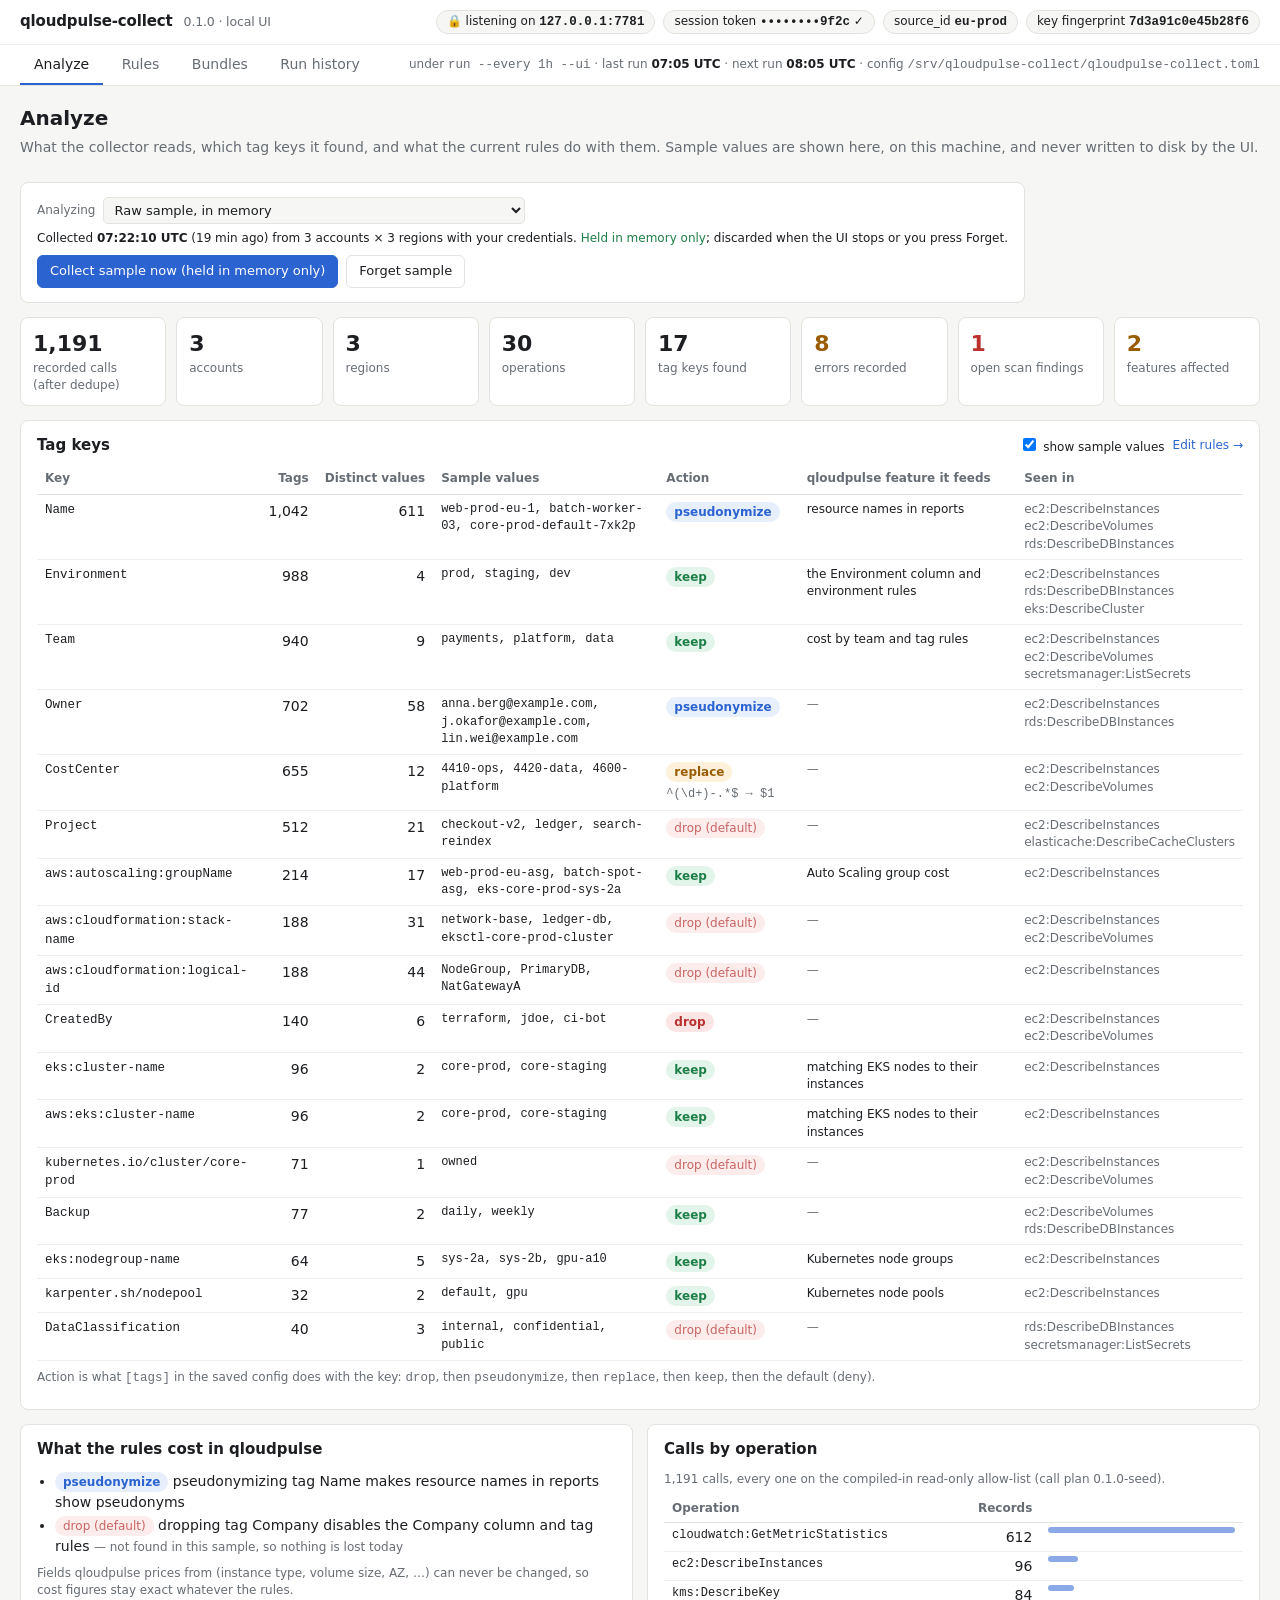
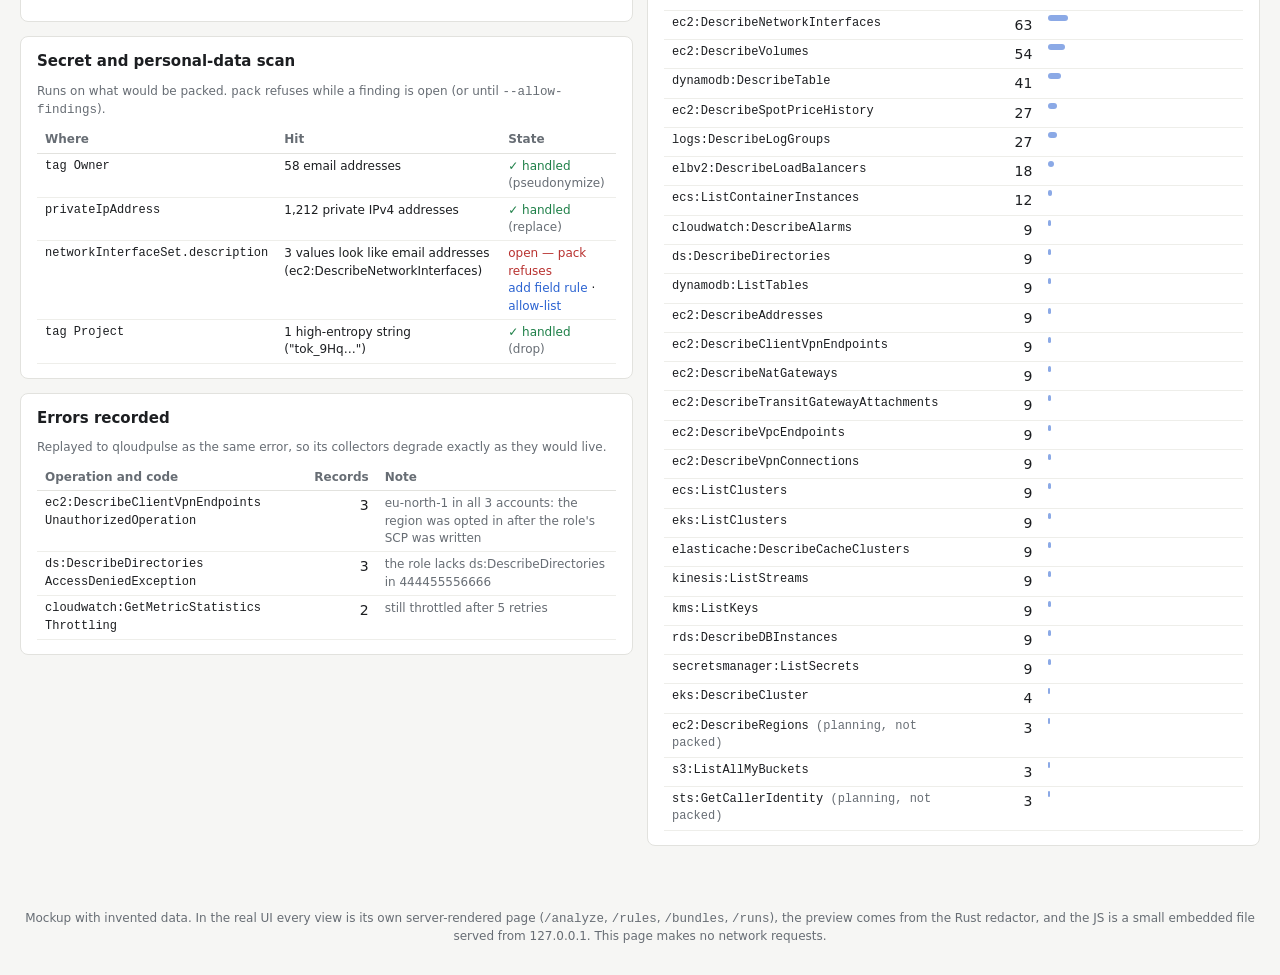
==== collect/ui-mockup/index.html @ 7530247e "collect: clickable mockup of the planned local UI One self-contained page (inline CSS and JS, no net" ====
<!DOCTYPE html>
<html lang="en">
<head>
<meta charset="utf-8">
<meta name="viewport" content="width=device-width, initial-scale=1">
<!-- The mockup holds itself to the real UI's promise: nothing loads from anywhere, nothing is fetched. -->
<meta http-equiv="Content-Security-Policy" content="default-src 'none'; style-src 'unsafe-inline'; script-src 'unsafe-inline'; img-src data:; connect-src 'none'; form-action 'none'; base-uri 'none'">
<title>qloudpulse-collect · local UI (mockup)</title>
<style>
:root {
  --bg: #f6f6f4; --panel: #ffffff; --fg: #1c1e21; --muted: #676d74; --line: #e2e2de; --line2: #eeeeea;
  --accent: #2b63d1; --accent-bg: #e8effc; --ok: #1d7f47; --ok-bg: #e3f4ea; --warn: #9a5c00; --warn-bg: #fdf1dc;
  --bad: #b8312f; --bad-bg: #fbe6e5; --code: #f3f3ef; --chg: #fff1c9; --drop: #fbe3e2; --add: #e3f4ea;
  --mono: ui-monospace, "SF Mono", SFMono-Regular, Menlo, Consolas, monospace;
}
@media (prefers-color-scheme: dark) {
  :root {
    --bg: #15171a; --panel: #1d2024; --fg: #e5e5e2; --muted: #9aa0a7; --line: #2f3338; --line2: #262a2f;
    --accent: #7ba5ff; --accent-bg: #1f2a40; --ok: #5cc98a; --ok-bg: #18301f; --warn: #e6a94a; --warn-bg: #352a14;
    --bad: #ff8380; --bad-bg: #3a1d1d; --code: #181b1e; --chg: #3a3016; --drop: #3d2023; --add: #18301f;
  }
}
* { box-sizing: border-box; }
html, body { margin: 0; background: var(--bg); color: var(--fg); font: 14px/1.45 system-ui, -apple-system, "Segoe UI", sans-serif; }
a { color: var(--accent); text-decoration: none; }
a:hover { text-decoration: underline; }
code, pre, .mono { font-family: var(--mono); font-size: 12.5px; }
h1 { font-size: 20px; margin: 0 0 4px; }
h2 { font-size: 15px; margin: 0 0 10px; }
h3 { font-size: 13px; margin: 14px 0 6px; text-transform: uppercase; letter-spacing: .04em; color: var(--muted); }
p { margin: 0 0 8px; }
.muted { color: var(--muted); }
.small { font-size: 12px; }

header.top { background: var(--panel); border-bottom: 1px solid var(--line); }
.top .row1 { display: flex; align-items: center; gap: 14px; padding: 10px 20px; flex-wrap: wrap; }
.brand { font-weight: 650; font-size: 15px; letter-spacing: -.01em; }
.brand small { font-weight: 400; color: var(--muted); margin-left: 6px; }
.chips { display: flex; gap: 8px; flex-wrap: wrap; margin-left: auto; }
.chip { border: 1px solid var(--line); border-radius: 999px; padding: 2px 10px; font-size: 12px; white-space: nowrap; background: var(--bg); }
.chip b { font-weight: 600; }
.chip.lock::before { content: "🔒 "; }
.top .row2 { display: flex; align-items: stretch; padding: 0 20px; gap: 2px; border-top: 1px solid var(--line2); flex-wrap: wrap; }
nav a { display: inline-block; padding: 9px 14px; color: var(--muted); border-bottom: 2px solid transparent; font-weight: 500; }
nav a:hover { color: var(--fg); text-decoration: none; }
nav a.on { color: var(--fg); border-bottom-color: var(--accent); }
.runstate { margin-left: auto; align-self: center; font-size: 12px; color: var(--muted); }
.runstate b { color: var(--fg); }

main { padding: 18px 20px 40px; max-width: 1560px; margin: 0 auto; }
section.view { display: none; }
section.view.on { display: block; }
.panel { background: var(--panel); border: 1px solid var(--line); border-radius: 8px; padding: 14px 16px; margin-bottom: 14px; }
.grid2 { display: grid; grid-template-columns: minmax(0, 1fr) minmax(0, 1fr); gap: 14px; }
.grid-rules { display: grid; grid-template-columns: minmax(0, 0.85fr) minmax(0, 1.15fr); gap: 14px; align-items: start; }
@media (max-width: 1000px) { .grid2, .grid-rules { grid-template-columns: 1fr; } }
.headline { display: flex; align-items: flex-start; gap: 16px; flex-wrap: wrap; margin-bottom: 14px; }
.headline .grow { flex: 1; min-width: 260px; }

.cards { display: grid; grid-template-columns: repeat(auto-fill, minmax(140px, 1fr)); gap: 10px; margin-bottom: 14px; }
.card { background: var(--panel); border: 1px solid var(--line); border-radius: 8px; padding: 10px 12px; }
.card .n { font-size: 22px; font-weight: 600; font-variant-numeric: tabular-nums; }
.card .l { font-size: 12px; color: var(--muted); }
.card.warn .n { color: var(--warn); }
.card.bad .n { color: var(--bad); }

table { border-collapse: collapse; width: 100%; }
th, td { text-align: left; padding: 6px 8px; border-bottom: 1px solid var(--line2); vertical-align: top; }
th { font-size: 12px; color: var(--muted); font-weight: 600; border-bottom-color: var(--line); white-space: nowrap; }
td.num, th.num { text-align: right; font-variant-numeric: tabular-nums; }
tr.click { cursor: pointer; }
tr.click:hover td { background: var(--accent-bg); }
tr.sel td { background: var(--accent-bg); }
.scroll { overflow-x: auto; }

.pill { display: inline-block; padding: 0 8px; border-radius: 999px; font-size: 12px; font-weight: 600; line-height: 20px; white-space: nowrap; }
.p-keep { background: var(--ok-bg); color: var(--ok); }
.p-drop { background: var(--bad-bg); color: var(--bad); }
.p-pseudonymize { background: var(--accent-bg); color: var(--accent); }
.p-replace { background: var(--warn-bg); color: var(--warn); }
.p-default { opacity: .75; font-weight: 500; }
.ok { color: var(--ok); } .bad { color: var(--bad); } .warn { color: var(--warn); }
.st { font-weight: 600; white-space: nowrap; }

button, .btn { font: inherit; font-size: 13px; padding: 6px 12px; border-radius: 6px; border: 1px solid var(--line); background: var(--panel); color: var(--fg); cursor: pointer; }
button:hover { border-color: var(--muted); }
button.primary { background: var(--accent); border-color: var(--accent); color: #fff; }
button.primary:hover { filter: brightness(1.08); }
button:disabled { opacity: .5; cursor: not-allowed; }
button.link { border: none; background: none; color: var(--accent); padding: 0; }
input[type=text], select { font: inherit; font-size: 13px; padding: 4px 6px; border: 1px solid var(--line); border-radius: 5px; background: var(--bg); color: var(--fg); }
input[type=text].mono { font-family: var(--mono); font-size: 12.5px; }
input.err { border-color: var(--bad); }

.note { border-left: 3px solid var(--line); padding: 6px 10px; background: var(--bg); border-radius: 0 6px 6px 0; margin: 8px 0; font-size: 13px; }
.note.info { border-left-color: var(--accent); }
.note.warn { border-left-color: var(--warn); background: var(--warn-bg); }
.note.bad { border-left-color: var(--bad); background: var(--bad-bg); }
.note.ok { border-left-color: var(--ok); background: var(--ok-bg); }
ul.plain { margin: 0; padding-left: 18px; }
ul.plain li { margin: 3px 0; }

.bar { height: 6px; background: var(--accent); border-radius: 3px; opacity: .55; min-width: 2px; }
.kv { display: grid; grid-template-columns: max-content 1fr; gap: 4px 14px; font-size: 13px; }
.kv dt { color: var(--muted); }
.kv dd { margin: 0; word-break: break-all; }

/* side-by-side preview */
.sbs { width: 100%; table-layout: fixed; border-collapse: collapse; font-family: var(--mono); font-size: 12px; }
.sbs td { border: none; padding: 0 8px; white-space: pre-wrap; word-break: break-all; line-height: 17px; width: 50%; font-size: 11.5px; }
.sbs td.l { border-right: 1px solid var(--line); }
.sbs th { font-family: system-ui, sans-serif; position: sticky; top: 0; background: var(--panel); }
.sbs tr.chg td.r { background: var(--chg); }
.sbs tr.chg td.l { background: color-mix(in srgb, var(--chg) 45%, transparent); }
.sbs tr.drop td.l { background: var(--drop); text-decoration: line-through; text-decoration-color: color-mix(in srgb, var(--bad) 60%, transparent); }
.sbs tr.drop td.r { background: repeating-linear-gradient(135deg, transparent 0 6px, var(--line2) 6px 8px); }
.preview-box { max-height: 560px; overflow: auto; border: 1px solid var(--line); border-radius: 6px; background: var(--code); }

pre.code { background: var(--code); border: 1px solid var(--line); border-radius: 6px; padding: 10px 12px; overflow: auto; margin: 0; max-height: 520px; }
pre.code .add { background: var(--add); display: inline-block; width: 100%; }
pre.code .cm { color: var(--muted); }
.legend span { display: inline-block; margin-right: 12px; font-size: 12px; }
.sw { display: inline-block; width: 10px; height: 10px; border-radius: 2px; vertical-align: -1px; margin-right: 4px; border: 1px solid var(--line); }

.rule-row td { vertical-align: middle; }
.errtext { color: var(--bad); font-size: 12px; }
.dirty { color: var(--warn); font-weight: 600; font-size: 12px; }
.tabs { display: flex; gap: 6px; margin-bottom: 10px; flex-wrap: wrap; }
.tabs button.on { background: var(--accent-bg); border-color: var(--accent); color: var(--accent); }
.toolbar { display: flex; gap: 8px; align-items: center; flex-wrap: wrap; }
.spacer { flex: 1; }
.spinner { display: inline-block; width: 12px; height: 12px; border: 2px solid var(--line); border-top-color: var(--accent); border-radius: 50%; animation: spin .8s linear infinite; vertical-align: -2px; }
@keyframes spin { to { transform: rotate(360deg); } }
footer { color: var(--muted); font-size: 12px; text-align: center; padding: 10px 20px 30px; }
.hidden { display: none !important; }
.tight td, .tight th { padding: 4px 8px; }
.deliv { display: inline-flex; gap: 4px; flex-wrap: nowrap; }
.dv { font-size: 11.5px; padding: 0 6px; border-radius: 4px; line-height: 19px; border: 1px solid var(--line); white-space: nowrap; }
.dv.ok { background: var(--ok-bg); border-color: transparent; }
.dv.bad { background: var(--bad-bg); border-color: transparent; }
.dv.off { opacity: .5; }
</style>
</head>
<body>

<header class="top">
  <div class="row1">
    <div class="brand">qloudpulse-collect <small>0.1.0 · local UI</small></div>
    <div class="chips">
      <span class="chip lock" title="The UI binds 127.0.0.1 only. The Host header is checked against DNS rebinding.">listening on <b class="mono">127.0.0.1:7781</b></span>
      <span class="chip" title="The token printed at startup. Without it every page answers 401.">session token <b class="mono">••••••••9f2c</b> ✓</span>
      <span class="chip" title="source_id in the config: names this client among several a company may run.">source_id <b class="mono">eu-prod</b></span>
      <span class="chip" title="An HMAC of a fixed string. Names the pseudonym key without revealing it; a new key changes every pseudonym.">key fingerprint <b class="mono">7d3a91c0e45b28f6</b></span>
    </div>
  </div>
  <div class="row2">
    <nav id="nav">
      <a href="#analyze" data-v="analyze">Analyze</a>
      <a href="#rules" data-v="rules">Rules <span id="navDirty" class="dirty hidden">●</span></a>
      <a href="#bundles" data-v="bundles">Bundles</a>
      <a href="#runs" data-v="runs">Run history</a>
    </nav>
    <div class="runstate">under <code>run --every 1h --ui</code> · last run <b>07:05 UTC</b> · next run <b>08:05 UTC</b> · config <code>/srv/qloudpulse-collect/qloudpulse-collect.toml</code></div>
  </div>
</header>

<main>

<!-- ============================ ANALYZE ============================ -->
<section class="view" id="v-analyze">
  <div class="headline">
    <div class="grow">
      <h1>Analyze</h1>
      <p class="muted">What the collector reads, which tag keys it found, and what the current rules do with them. Sample values are shown here, on this machine, and never written to disk by the UI.</p>
    </div>
    <div class="panel" style="margin:0; min-width: 380px;">
      <div class="toolbar" style="margin-bottom:6px;">
        <label class="small muted" for="srcSel">Analyzing</label>
        <select id="srcSel">
          <option value="sample">Raw sample, in memory</option>
          <option value="bundle">Bundle qloudpulse-eu-prod-20261121T0600Z.tgz (as it left)</option>
        </select>
      </div>
      <div id="sampleState" class="small"></div>
      <div class="toolbar" style="margin-top:8px;">
        <button class="primary" id="collectBtn">Collect sample now (held in memory only)</button>
        <button id="forgetBtn">Forget sample</button>
      </div>
    </div>
  </div>

  <div class="cards" id="sumCards"></div>

  <div class="panel">
    <div class="toolbar" style="margin-bottom:8px;">
      <h2 style="margin:0;">Tag keys</h2>
      <span class="spacer"></span>
      <label class="small"><input type="checkbox" id="showValues" checked> show sample values</label>
      <a class="small" href="#rules">Edit rules →</a>
    </div>
    <div class="scroll"><table id="tagTable"></table></div>
    <p class="small muted" style="margin-top:8px;">Action is what <code>[tags]</code> in the saved config does with the key: <code>drop</code>, then <code>pseudonymize</code>, then <code>replace</code>, then <code>keep</code>, then the default (<span id="defaultWord">deny</span>).</p>
  </div>

  <div class="grid2">
    <div>
      <div class="panel">
        <h2>What the rules cost in qloudpulse</h2>
        <div id="impact"></div>
      </div>
      <div class="panel">
        <h2>Secret and personal-data scan</h2>
        <p class="small muted">Runs on what would be packed. <code>pack</code> refuses while a finding is open (or until <code>--allow-findings</code>).</p>
        <table class="tight" id="scanTable"></table>
      </div>
      <div class="panel">
        <h2>Errors recorded</h2>
        <p class="small muted">Replayed to qloudpulse as the same error, so its collectors degrade exactly as they would live.</p>
        <table class="tight" id="errTable"></table>
      </div>
    </div>
    <div class="panel">
      <h2>Calls by operation</h2>
      <p class="small muted" id="opsNote"></p>
      <table class="tight" id="opsTable"></table>
    </div>
  </div>
</section>

<!-- ============================ RULES ============================ -->
<section class="view" id="v-rules">
  <div class="headline">
    <div class="grow">
      <h1>Rules</h1>
      <p class="muted">Edits <code>[tags]</code> and <code>[[fields]]</code> in the config. Saving goes through the same validation as the CLI and writes with <code>toml_edit</code>, so comments and the rest of the file stay as they are. Under <code>run</code>, a saved change takes effect at the next cycle.</p>
    </div>
    <div class="toolbar">
      <span id="dirtyNote" class="dirty hidden">unsaved changes</span>
      <button id="revertBtn">Revert</button>
      <button class="primary" id="saveBtn">Save to config</button>
    </div>
  </div>
  <div id="saveMsg"></div>

  <div class="grid-rules">
    <div>
      <div class="panel">
        <div class="toolbar" style="margin-bottom:6px;">
          <h2 style="margin:0;">[tags]</h2>
          <span class="spacer"></span>
          <span class="small muted">A tag no rule names is</span>
          <label class="small"><input type="radio" name="tdef" value="deny"> dropped (<code>deny</code>)</label>
          <label class="small"><input type="radio" name="tdef" value="allow"> kept (<code>allow</code>)</label>
        </div>
        <div class="scroll"><table id="ruleTags"></table></div>
        <div class="toolbar" style="margin-top:8px;">
          <input type="text" class="mono" id="newTagKey" placeholder="tag key, e.g. Department" style="width: 220px;">
          <button id="addTagBtn">Add key</button>
          <span class="small muted">Keys found in the sample are listed already.</span>
        </div>
      </div>

      <div class="panel">
        <div class="toolbar" style="margin-bottom:6px;">
          <h2 style="margin:0;">[[fields]]</h2>
          <span class="spacer"></span>
          <button id="addFieldBtn">Add field rule</button>
        </div>
        <p class="small muted">A path is field names separated by dots, matched against the <em>end</em> of a field's path in the answer, with the list wrappers <code>item</code>/<code>member</code> left out: <code>instancesSet.privateDnsName</code>, or just <code>privateDnsName</code> for every one.</p>
        <table id="ruleFields"></table>
        <datalist id="fieldNames"></datalist>
        <p class="small muted" style="margin-top:8px;">Fields qloudpulse prices from cannot be changed: <span class="mono" id="reqList"></span>. <button class="link small" id="tryPriced">Try a rule on instancesSet.instanceType</button></p>
      </div>

      <div class="panel">
        <div class="toolbar" style="margin-bottom:6px;">
          <h2 style="margin:0;">What will be saved</h2>
          <span class="spacer"></span>
          <span class="legend"><span><i class="sw" style="background:var(--add)"></i>changed since saved</span></span>
        </div>
        <p class="small muted">Only the two sections this page edits. File loaded at 07:19 UTC, sha256 <code>3e1f9a0c…</code>; saving refuses if the file changed on disk since then.</p>
        <pre class="code" id="tomlOut"></pre>
      </div>
    </div>

    <div style="position: sticky; top: 10px;">
      <div class="panel">
        <div class="toolbar" style="margin-bottom:6px;">
          <h2 style="margin:0;">Preview: one recorded answer</h2>
          <span class="spacer"></span>
          <select id="recSel">
            <option value="ec2">ec2:DescribeInstances · 111122223333 · eu-west-1 · page 1</option>
          </select>
        </div>
        <p class="small muted">Left: the raw answer from AWS (in memory). Right: the same answer with the rules on this page, unsaved ones included. Redaction works on the parsed body and writes it back in the same format.</p>
        <div class="legend" style="margin-bottom:6px;"><span><i class="sw" style="background:var(--chg)"></i>changed</span><span><i class="sw" style="background:var(--drop)"></i>removed</span><span class="muted">pseudonyms: <code>p_</code> + 16 hex, HMAC with key 7d3a91c0e45b28f6</span></div>
        <div class="preview-box"><table class="sbs" id="sbs"></table></div>
        <div id="recStats" class="small" style="margin-top:8px;"></div>
      </div>
    </div>
  </div>
</section>

<!-- ============================ BUNDLES ============================ -->
<section class="view" id="v-bundles">
  <div class="headline">
    <div class="grow">
      <h1>Bundles</h1>
      <p class="muted">Every <code>.tgz</code> in <code>/srv/qloudpulse-collect/bundles</code>, newest first, and which delivery target has it. A bundle stays until every configured target has it; retention (168 bundles) never deletes an undelivered one.</p>
    </div>
    <div class="panel small" style="margin:0;">
      <b>Delivery targets</b>
      <ul class="plain">
        <li><code>s3</code> → <code>s3://example-finops-exports/qloudpulse/</code> (eu-west-1, SSE-KMS <code>alias/finops-exports</code>)</li>
        <li><code>qloudpulse</code> → <code>https://api.qloudpulse.com/v1/collection-bundles</code>, token from <code>QLOUDPULSE_UPLOAD_TOKEN</code></li>
        <li><code>command</code> → <code>/usr/local/bin/archive-bundle {bundle}</code></li>
      </ul>
    </div>
  </div>
  <div class="panel">
    <div class="scroll"><table id="bundleTable"></table></div>
  </div>
  <div id="bundleDetail"></div>
</section>

<!-- ============================ RUNS ============================ -->
<section class="view" id="v-runs">
  <div class="headline">
    <div class="grow">
      <h1>Run history</h1>
      <p class="muted">Each cycle of <code>run --every 1h</code>: collect the hour that just ended, pack, deliver everything pending, prune. Runs start 5 minutes past the hour (<code>[run] minute = 5</code>) so the hour is complete.</p>
    </div>
    <div class="cards" style="margin:0; grid-template-columns: repeat(3, minmax(140px, 1fr));">
      <div class="card"><div class="l">Next run</div><div class="n">08:05</div><div class="l">UTC · window 07:00–08:00</div></div>
      <div class="card"><div class="l">Running since</div><div class="n" style="font-size:16px; padding-top:5px;">18 Nov 14:05</div><div class="l">UTC · 66 cycles</div></div>
      <div class="card warn"><div class="l">Pending deliveries</div><div class="n">1</div><div class="l">retried at the next run</div></div>
    </div>
  </div>
  <div class="panel">
    <div class="scroll"><table id="runTable"></table></div>
  </div>
</section>

</main>
<footer>Mockup with invented data. In the real UI every view is its own server-rendered page (<code>/analyze</code>, <code>/rules</code>, <code>/bundles</code>, <code>/runs</code>), the preview comes from the Rust redactor, and the JS is a small embedded file served from 127.0.0.1. This page makes no network requests.</footer>

<script>
"use strict";
// ---------------------------------------------------------------- reference data (mirrors collect/src/config.rs)
const FEATURE_TAGS = {
  "Name": "resource names in reports",
  "Environment": "the Environment column and environment rules",
  "Team": "cost by team and tag rules",
  "Company": "the Company column and tag rules",
  "eks:cluster-name": "matching EKS nodes to their instances",
  "aws:eks:cluster-name": "matching EKS nodes to their instances",
  "karpenter.sh/nodepool": "Kubernetes node pools",
  "eks:nodegroup-name": "Kubernetes node groups",
  "aws:autoscaling:groupName": "Auto Scaling group cost",
};
const REQUIRED_FIELDS = ["instanceType","InstanceType","platformDetails","instanceLifecycle","volumeType","size","iops","throughput","DBInstanceClass","Engine","AllocatedStorage","StorageType","MultiAZ","CacheNodeType","NumCacheNodes","spotPrice","availabilityZone","AvailabilityZone","BillingMode","ProvisionedThroughput","TableSizeBytes"];

// ---------------------------------------------------------------- the in-memory sample (invented)
const SAMPLE_TAGS = [
  { key: "Name", count: 1042, distinct: 611, samples: ["web-prod-eu-1", "batch-worker-03", "core-prod-default-7xk2p"], ops: ["ec2:DescribeInstances", "ec2:DescribeVolumes", "rds:DescribeDBInstances"] },
  { key: "Environment", count: 988, distinct: 4, samples: ["prod", "staging", "dev"], ops: ["ec2:DescribeInstances", "rds:DescribeDBInstances", "eks:DescribeCluster"] },
  { key: "Team", count: 940, distinct: 9, samples: ["payments", "platform", "data"], ops: ["ec2:DescribeInstances", "ec2:DescribeVolumes", "secretsmanager:ListSecrets"] },
  { key: "Owner", count: 702, distinct: 58, samples: ["anna.berg@example.com", "j.okafor@example.com", "lin.wei@example.com"], ops: ["ec2:DescribeInstances", "rds:DescribeDBInstances"] },
  { key: "CostCenter", count: 655, distinct: 12, samples: ["4410-ops", "4420-data", "4600-platform"], ops: ["ec2:DescribeInstances", "ec2:DescribeVolumes"] },
  { key: "Project", count: 512, distinct: 21, samples: ["checkout-v2", "ledger", "search-reindex"], ops: ["ec2:DescribeInstances", "elasticache:DescribeCacheClusters"] },
  { key: "aws:autoscaling:groupName", count: 214, distinct: 17, samples: ["web-prod-eu-asg", "batch-spot-asg", "eks-core-prod-sys-2a"], ops: ["ec2:DescribeInstances"] },
  { key: "aws:cloudformation:stack-name", count: 188, distinct: 31, samples: ["network-base", "ledger-db", "eksctl-core-prod-cluster"], ops: ["ec2:DescribeInstances", "ec2:DescribeVolumes"] },
  { key: "aws:cloudformation:logical-id", count: 188, distinct: 44, samples: ["NodeGroup", "PrimaryDB", "NatGatewayA"], ops: ["ec2:DescribeInstances"] },
  { key: "CreatedBy", count: 140, distinct: 6, samples: ["terraform", "jdoe", "ci-bot"], ops: ["ec2:DescribeInstances", "ec2:DescribeVolumes"] },
  { key: "eks:cluster-name", count: 96, distinct: 2, samples: ["core-prod", "core-staging"], ops: ["ec2:DescribeInstances"] },
  { key: "aws:eks:cluster-name", count: 96, distinct: 2, samples: ["core-prod", "core-staging"], ops: ["ec2:DescribeInstances"] },
  { key: "kubernetes.io/cluster/core-prod", count: 71, distinct: 1, samples: ["owned"], ops: ["ec2:DescribeInstances", "ec2:DescribeVolumes"] },
  { key: "Backup", count: 77, distinct: 2, samples: ["daily", "weekly"], ops: ["ec2:DescribeVolumes", "rds:DescribeDBInstances"] },
  { key: "eks:nodegroup-name", count: 64, distinct: 5, samples: ["sys-2a", "sys-2b", "gpu-a10"], ops: ["ec2:DescribeInstances"] },
  { key: "karpenter.sh/nodepool", count: 32, distinct: 2, samples: ["default", "gpu"], ops: ["ec2:DescribeInstances"] },
  { key: "DataClassification", count: 40, distinct: 3, samples: ["internal", "confidential", "public"], ops: ["rds:DescribeDBInstances", "secretsmanager:ListSecrets"] },
];
const OPS = [
  ["cloudwatch:GetMetricStatistics", 612], ["ec2:DescribeInstances", 96], ["kms:DescribeKey", 84], ["ec2:DescribeNetworkInterfaces", 63],
  ["ec2:DescribeVolumes", 54], ["dynamodb:DescribeTable", 41], ["ec2:DescribeSpotPriceHistory", 27], ["logs:DescribeLogGroups", 27],
  ["elbv2:DescribeLoadBalancers", 18], ["ecs:ListContainerInstances", 12], ["cloudwatch:DescribeAlarms", 9], ["ds:DescribeDirectories", 9],
  ["dynamodb:ListTables", 9], ["ec2:DescribeAddresses", 9], ["ec2:DescribeClientVpnEndpoints", 9], ["ec2:DescribeNatGateways", 9],
  ["ec2:DescribeTransitGatewayAttachments", 9], ["ec2:DescribeVpcEndpoints", 9], ["ec2:DescribeVpnConnections", 9], ["ecs:ListClusters", 9],
  ["eks:ListClusters", 9], ["elasticache:DescribeCacheClusters", 9], ["kinesis:ListStreams", 9], ["kms:ListKeys", 9],
  ["rds:DescribeDBInstances", 9], ["secretsmanager:ListSecrets", 9], ["eks:DescribeCluster", 4], ["ec2:DescribeRegions", 3],
  ["s3:ListAllMyBuckets", 3], ["sts:GetCallerIdentity", 3],
];
const CLIENT_OPS = ["ec2:DescribeRegions", "sts:GetCallerIdentity"]; // planning calls; never packed
const ERRORS = [
  ["ec2:DescribeClientVpnEndpoints UnauthorizedOperation", 3, "eu-north-1 in all 3 accounts: the region was opted in after the role's SCP was written"],
  ["ds:DescribeDirectories AccessDeniedException", 3, "the role lacks ds:DescribeDirectories in 444455556666"],
  ["cloudwatch:GetMetricStatistics Throttling", 2, "still throttled after 5 retries"],
];
const TOTAL = OPS.reduce((a, o) => a + o[1], 0);
const PACKED = OPS.filter(o => !CLIENT_OPS.includes(o[0])).reduce((a, o) => a + o[1], 0);

// ---------------------------------------------------------------- rules state
const SAVED0 = {
  tags: {
    default: "deny",
    keep: ["Environment", "Team", "eks:cluster-name", "aws:eks:cluster-name", "karpenter.sh/nodepool", "eks:nodegroup-name", "aws:autoscaling:groupName", "Backup"],
    drop: ["CreatedBy"],
    pseudonymize: ["Name", "Owner"],
    replace: [{ key: "CostCenter", pattern: "^(\\d+)-.*$", with: "$1" }],
  },
  fields: [
    { path: "privateDnsName", action: "pseudonymize", pattern: "", with: "" },
    { path: "keyName", action: "drop", pattern: "", with: "" },
    { path: "privateIpAddress", action: "replace", pattern: "^(\\d+\\.\\d+)\\..*$", with: "$1.x.x" },
  ],
};
const clone = o => JSON.parse(JSON.stringify(o));
let saved = clone(SAVED0);
let st = clone(SAVED0);

// ---------------------------------------------------------------- helpers
const $ = id => document.getElementById(id);
const esc = s => String(s).replace(/[&<>"]/g, c => ({ "&": "&amp;", "<": "&lt;", ">": "&gt;", '"': "&quot;" }[c]));
const fmt = n => n.toLocaleString("en-US");
function h32(str, seed) {
  let h = seed >>> 0;
  for (let i = 0; i < str.length; i++) { h = Math.imul(h ^ str.charCodeAt(i), 2654435761); h = (h << 13) | (h >>> 19); }
  h = Math.imul(h ^ (h >>> 16), 2246822507); h = Math.imul(h ^ (h >>> 13), 3266489909); h ^= h >>> 16;
  return (h >>> 0).toString(16).padStart(8, "0");
}
// Stands in for HMAC-SHA256(key, "qloudpulse-collect/v1\0value\0" + value)[..16]
const pseudo = v => "p_" + h32(v, 0x7d3a91c0) + h32(v, 0xe45b28f6);
const fakeHex = (seed, n) => { let s = ""; let i = 0; while (s.length < n) s += h32(seed + ":" + (i++), 0x51ed270b); return s.slice(0, n); };

function tagAction(rules, key) {
  const t = rules.tags;
  if (t.drop.includes(key)) return { a: "drop" };
  if (t.pseudonymize.includes(key)) return { a: "pseudonymize" };
  const ri = t.replace.findIndex(r => r.key === key);
  if (ri >= 0) return { a: "replace", r: t.replace[ri] };
  if (t.keep.includes(key)) return { a: "keep" };
  return { a: t.default === "allow" ? "keep" : "drop", dflt: true };
}
function safeRegex(p) { try { return new RegExp(p); } catch (e) { return null; } }
function tagOut(rules, key, value) {
  const act = tagAction(rules, key);
  if (act.a === "drop") return null;
  if (act.a === "pseudonymize") return pseudo(value);
  if (act.a === "replace") {
    if (!act.r.pattern) return act.r.with;
    const re = safeRegex(act.r.pattern);
    return re ? value.replace(re, act.r.with) : value;
  }
  return value;
}
function fieldError(f) {
  if (!f.path.trim()) return "a path is needed";
  const last = f.path.split(".").pop();
  if (REQUIRED_FIELDS.includes(last)) return "the rule for " + f.path + " would change a field qloudpulse prices from; remove it";
  if (f.action === "replace" && !f.with) return "the replace rule for " + f.path + " needs `with`";
  if (f.pattern && !safeRegex(f.pattern)) return "the pattern for " + f.path + " is not a valid regex";
  return "";
}
function tagErrors(rules) {
  const errs = [];
  rules.tags.replace.forEach(r => { if (r.pattern && !safeRegex(r.pattern)) errs.push("the pattern for tag " + r.key + " is not a valid regex"); });
  return errs;
}
function fieldRuleFor(rules, path) {
  for (const f of rules.fields) {
    if (fieldError(f)) continue;
    const seg = f.path.split(".");
    if (seg.length <= path.length && seg.every((s, i) => s === path[path.length - seg.length + i])) return f;
  }
  return null;
}
function applyField(f, v) {
  if (f.action === "drop") return null;
  if (f.action === "pseudonymize") return pseudo(v);
  if (!f.pattern) return f.with;
  const re = safeRegex(f.pattern);
  return re ? v.replace(re, f.with) : v;
}
function featureImpact(rules) {
  const out = [];
  for (const [k, f] of Object.entries(FEATURE_TAGS)) {
    const a = tagAction(rules, k);
    if (a.a === "drop") out.push({ key: k, a: "drop", text: "dropping tag " + k + " disables " + f, dflt: a.dflt });
    if (a.a === "pseudonymize") out.push({ key: k, a: "pseudonymize", text: "pseudonymizing tag " + k + " makes " + f + " show pseudonyms" });
  }
  return out;
}
const pill = (a, dflt) => `<span class="pill p-${a}${dflt ? " p-default" : ""}" title="${dflt ? "no rule names this key; the default applies" : ""}">${a}${dflt ? " (default)" : ""}</span>`;

// ---------------------------------------------------------------- the recorded answer used by the preview
const E = (n, ...c) => ({ n, c });
const L = (n, t) => ({ n, t });
const tagSet = pairs => E("tagSet", ...pairs.map(([k, v]) => E("item", L("key", k), L("value", v))));
const EC2_RAW = Object.assign(E("DescribeInstancesResponse",
  L("requestId", "8f1c2b9e-6a1d-4c47-9d2e-0b7a3f5e1c22"),
  E("reservationSet",
    E("item",
      L("reservationId", "r-0d4e1f2a3b4c5d6e7"),
      L("ownerId", "111122223333"),
      E("instancesSet",
        E("item",
          L("instanceId", "i-0a1b2c3d4e5f60718"),
          L("imageId", "ami-0c1d2e3f4a5b6c7d8"),
          E("instanceState", L("code", "16"), L("name", "running")),
          L("privateDnsName", "ip-10-20-31-14.eu-west-1.compute.internal"),
          L("keyName", "ops-eu-2024"),
          L("instanceType", "m6i.large"),
          L("launchTime", "2026-10-02T08:14:55.000Z"),
          E("placement", L("availabilityZone", "eu-west-1a"), L("tenancy", "default")),
          L("subnetId", "subnet-0f1e2d3c4b5a69788"),
          L("vpcId", "vpc-0123abcd4567ef890"),
          L("privateIpAddress", "10.20.31.14"),
          L("platformDetails", "Linux/UNIX"),
          E("networkInterfaceSet",
            E("item",
              L("networkInterfaceId", "eni-0aa11bb22cc33dd44"),
              L("privateDnsName", "ip-10-20-31-14.eu-west-1.compute.internal"),
              L("privateIpAddress", "10.20.31.14"))),
          tagSet([["Name", "web-prod-eu-1"], ["Environment", "prod"], ["Team", "payments"], ["Owner", "anna.berg@example.com"],
                  ["CostCenter", "4410-ops"], ["Project", "checkout-v2"], ["CreatedBy", "terraform"], ["aws:autoscaling:groupName", "web-prod-eu-asg"]])),
        E("item",
          L("instanceId", "i-07f6e5d4c3b2a1908"),
          L("imageId", "ami-0a9b8c7d6e5f40312"),
          E("instanceState", L("code", "16"), L("name", "running")),
          L("privateDnsName", "ip-10-20-48-201.eu-west-1.compute.internal"),
          L("instanceType", "m7g.xlarge"),
          L("instanceLifecycle", "spot"),
          L("launchTime", "2026-11-21T05:41:09.000Z"),
          E("placement", L("availabilityZone", "eu-west-1b"), L("tenancy", "default")),
          L("subnetId", "subnet-0a1b2c3d4e5f60789"),
          L("vpcId", "vpc-0123abcd4567ef890"),
          L("privateIpAddress", "10.20.48.201"),
          L("platformDetails", "Linux/UNIX"),
          tagSet([["Name", "core-prod-default-7xk2p"], ["Environment", "prod"], ["Team", "platform"], ["karpenter.sh/nodepool", "default"],
                  ["eks:cluster-name", "core-prod"], ["aws:eks:cluster-name", "core-prod"], ["kubernetes.io/cluster/core-prod", "owned"]])))))),
  { attr: ' xmlns="http://ec2.amazonaws.com/doc/2016-11-15/"' });

// Walks the raw tree and the redacted tree together, so removed lines leave a gap on the right.
function previewRows(rules) {
  const rows = [];
  const stats = { tags: { keep: 0, drop: 0, pseudonymize: 0, replace: 0 }, fields: 0 };
  const ind = d => "  ".repeat(d);
  const open = n => "<" + n.n + (n.attr || "") + ">";
  function emit(node, d, path, dropped) {
    const p = (node.n === "item" || node.n === "member") ? path : path.concat(node.n);
    if (node.n === "tagSet" && !dropped) {
      rows.push({ l: ind(d) + "<tagSet>", r: ind(d) + "<tagSet>" });
      for (const it of node.c) {
        const k = it.c[0].t, v = it.c[1].t;
        const act = tagAction(rules, k);
        const out = tagOut(rules, k, v);
        stats.tags[act.a]++;
        const lines = [ind(d + 1) + "<item>", ind(d + 2) + "<key>" + k + "</key>", ind(d + 2) + "<value>" + v + "</value>", ind(d + 1) + "</item>"];
        if (out === null) { lines.forEach(l => rows.push({ l, r: null, cls: "drop", why: "tag " + k + ": " + act.a + (act.dflt ? " (default)" : "") })); continue; }
        rows.push({ l: lines[0], r: lines[0] }); rows.push({ l: lines[1], r: lines[1] });
        const rv = ind(d + 2) + "<value>" + out + "</value>";
        rows.push({ l: lines[2], r: rv, cls: out !== v ? "chg" : "", why: "tag " + k + ": " + act.a });
        rows.push({ l: lines[3], r: lines[3] });
      }
      rows.push({ l: ind(d) + "</tagSet>", r: ind(d) + "</tagSet>" });
      return;
    }
    const rule = dropped ? null : fieldRuleFor(rules, p);
    if (node.t !== undefined) {
      const raw = ind(d) + "<" + node.n + ">" + node.t + "</" + node.n + ">";
      if (rule) {
        const out = applyField(rule, node.t);
        if (out !== node.t) stats.fields++;
        if (out === null) { rows.push({ l: raw, r: null, cls: "drop", why: "field rule " + rule.path + ": drop" }); return; }
        rows.push({ l: raw, r: ind(d) + "<" + node.n + ">" + out + "</" + node.n + ">", cls: out !== node.t ? "chg" : "", why: "field rule " + rule.path + ": " + rule.action });
        return;
      }
      rows.push({ l: raw, r: dropped ? null : raw, cls: dropped ? "drop" : "" });
      return;
    }
    const gone = dropped || (rule && rule.action === "drop");
    if (rule && rule.action === "drop" && !dropped) stats.fields++;
    rows.push({ l: ind(d) + open(node), r: gone ? null : ind(d) + open(node), cls: gone ? "drop" : "" });
    node.c.forEach(c => emit(c, d + 1, p, gone));
    rows.push({ l: ind(d) + "</" + node.n + ">", r: gone ? null : ind(d) + "</" + node.n + ">", cls: gone ? "drop" : "" });
  }
  emit(EC2_RAW, 0, [], false);
  return { rows, stats };
}
const redactedXml = rules => '<?xml version="1.0" encoding="UTF-8"?>\n' + previewRows(rules).rows.filter(r => r.r !== null).map(r => r.r).join("\n");

// ---------------------------------------------------------------- TOML
const tq = s => '"' + s.replace(/\\/g, "\\\\").replace(/"/g, '\\"') + '"';
function tomlArr(name, items) {
  const one = name + " = [" + items.map(tq).join(", ") + "]";
  if (one.length <= 96) return one;
  const lines = []; let cur = name + " = [";
  items.forEach((it, i) => {
    const piece = tq(it) + (i < items.length - 1 ? ", " : "]");
    if ((cur + piece).length > 96) { lines.push(cur.trimEnd()); cur = " ".repeat(name.length + 4); }
    cur += piece;
  });
  lines.push(cur);
  return lines.join("\n");
}
function toml(rules) {
  const t = rules.tags; const o = [];
  o.push("[tags]");
  o.push('# A tag no rule names is dropped ("deny") or kept ("allow").');
  o.push("default = " + tq(t.default));
  o.push("# The keys qloudpulse features read. `analyze` lists every key found and what each rule costs.");
  o.push(tomlArr("keep", t.keep));
  o.push(tomlArr("drop", t.drop));
  o.push(tomlArr("pseudonymize", t.pseudonymize) + "   # the same value always gives the same pseudonym, which only you can reverse");
  t.replace.forEach(r => {
    o.push(""); o.push("[[tags.replace]]"); o.push("key = " + tq(r.key));
    if (r.pattern) o.push("pattern = " + tq(r.pattern));
    o.push("with = " + tq(r.with));
  });
  o.push("");
  o.push("# Rules for any field, by the end of its path in the answer (list wrappers `item`/`member` left out).");
  o.push("# Actions: drop, replace (with, optional pattern), pseudonymize. Fields qloudpulse prices from are refused.");
  rules.fields.forEach(f => {
    o.push("[[fields]]"); o.push("path = " + tq(f.path)); o.push("action = " + tq(f.action));
    if (f.pattern) o.push("pattern = " + tq(f.pattern));
    if (f.action === "replace") o.push("with = " + tq(f.with || ""));
    o.push("");
  });
  return o.join("\n").trimEnd() + "\n";
}

// ---------------------------------------------------------------- ANALYZE view
let sample = { at: "07:22:10 UTC", age: "19 min" };
function renderAnalyze() {
  const fromBundle = $("srcSel").value === "bundle";
  const showVals = $("showValues").checked;
  $("defaultWord").textContent = saved.tags.default;
  // sample status
  if (fromBundle) {
    $("sampleState").innerHTML = `Reading <code>calls/aws-cost-collect.ndjson</code> from the bundle: redacted values, exactly what left this machine. Manifest sums <span class="ok">✓ verified</span>.`;
  } else if (sample) {
    $("sampleState").innerHTML = `Collected <b>${sample.at}</b> (${sample.age} ago) from 3 accounts × 3 regions with your credentials. <span class="ok">Held in memory only</span>; discarded when the UI stops or you press Forget.`;
  } else {
    $("sampleState").innerHTML = `<span class="warn">No sample in memory.</span> Collect one to see raw tag values and preview rules on real answers.`;
  }
  // tag rows
  const tags = SAMPLE_TAGS.map(t => {
    const act = tagAction(saved, t.key);
    if (!fromBundle) return Object.assign({}, t, { act });
    if (act.a === "drop") return null;
    const samples = t.samples.map(v => tagOut(saved, t.key, v));
    const distinct = act.a === "replace" ? Math.min(t.distinct, 9) : t.distinct;
    return Object.assign({}, t, { act, samples, distinct });
  }).filter(Boolean);
  const nOps = OPS.length - (fromBundle ? CLIENT_OPS.length : 0);
  const cards = [
    [fmt(fromBundle ? PACKED : TOTAL), "recorded calls" + (fromBundle ? "" : " (after dedupe)")],
    ["3", "accounts"], ["3", "regions"], [nOps, "operations"],
    [tags.length, "tag keys" + (fromBundle ? " left" : " found")],
    [ERRORS.reduce((a, e) => a + e[1], 0), "errors recorded", "warn"],
    [fromBundle ? "0" : "1", "open scan findings", fromBundle ? "" : "bad"],
    [featureImpact(saved).length, "features affected", "warn"],
  ];
  $("sumCards").innerHTML = cards.map(c => `<div class="card ${c[2] || ""}"><div class="n">${c[0]}</div><div class="l">${c[1]}</div></div>`).join("");
  $("tagTable").innerHTML = `<tr><th>Key</th><th class="num">Tags</th><th class="num">Distinct values</th>${showVals ? "<th>Sample values" + (fromBundle ? " (as sent)" : "") + "</th>" : ""}<th>Action</th><th>qloudpulse feature it feeds</th><th>Seen in</th></tr>` +
    tags.map(t => `<tr>
      <td class="mono">${esc(t.key)}</td><td class="num">${fmt(t.count)}</td><td class="num">${fmt(t.distinct)}</td>
      ${showVals ? `<td class="mono small">${t.samples.map(esc).join(", ")}</td>` : ""}
      <td>${pill(t.act.a, t.act.dflt)}${t.act.a === "replace" ? ` <span class="mono small muted">${esc(t.act.r.pattern || "*")} → ${esc(t.act.r.with)}</span>` : ""}</td>
      <td class="small">${FEATURE_TAGS[t.key] ? esc(FEATURE_TAGS[t.key]) : '<span class="muted">—</span>'}</td>
      <td class="small muted">${t.ops.map(esc).join("<br>")}</td></tr>`).join("");
  // impact
  const imp = featureImpact(saved);
  const found = k => SAMPLE_TAGS.some(t => t.key === k);
  $("impact").innerHTML = imp.length === 0
    ? `<div class="note ok">The saved rules keep every tag key qloudpulse features read.</div>`
    : `<ul class="plain">${imp.map(i => `<li>${pill(i.a, i.dflt)} ${esc(i.text)}${found(i.key) ? "" : ` <span class="small muted">— not found in this sample, so nothing is lost today</span>`}</li>`).join("")}</ul>
       <p class="small muted" style="margin-top:8px;">Fields qloudpulse prices from (instance type, volume size, AZ, …) can never be changed, so cost figures stay exact whatever the rules.</p>`;
  // scan
  const scan = [
    ["tag Owner", "58 email addresses", tagAction(saved, "Owner").a !== "keep", tagAction(saved, "Owner").a],
    ["privateIpAddress", "1,212 private IPv4 addresses", !!fieldRuleFor(saved, ["instancesSet", "privateIpAddress"]), "replace"],
    ["networkInterfaceSet.description", "3 values look like email addresses (ec2:DescribeNetworkInterfaces)", false, ""],
    ["tag Project", "1 high-entropy string (\"tok_9Hq…\")", tagAction(saved, "Project").a !== "keep", tagAction(saved, "Project").a],
  ];
  $("scanTable").innerHTML = `<tr><th>Where</th><th>Hit</th><th>State</th></tr>` + scan.map(s => {
    const open = !s[2] && !fromBundle;
    return `<tr><td class="mono small">${esc(s[0])}</td><td class="small">${esc(s[1])}</td><td class="small">${s[2]
      ? `<span class="ok">✓ handled</span> <span class="muted">(${esc(s[3])})</span>`
      : open ? `<span class="bad">open — pack refuses</span><br><a href="#rules" data-addfield="networkInterfaceSet.description">add field rule</a> · <button class="link small" data-allow="1">allow-list</button>` : `<span class="ok">✓ handled</span>`}</td></tr>`;
  }).join("");
  // errors
  $("errTable").innerHTML = `<tr><th>Operation and code</th><th class="num">Records</th><th>Note</th></tr>` + ERRORS.map(e => `<tr><td class="mono small">${esc(e[0])}</td><td class="num">${e[1]}</td><td class="small muted">${esc(e[2])}</td></tr>`).join("");
  // ops
  const max = OPS[0][1];
  $("opsNote").innerHTML = fromBundle
    ? `${fmt(PACKED)} calls in the bundle. The planning calls (<code>sts:GetCallerIdentity</code>, <code>ec2:DescribeRegions</code>) are not packed.`
    : `${fmt(TOTAL)} calls, every one on the compiled-in read-only allow-list (call plan 0.1.0-seed).`;
  $("opsTable").innerHTML = `<tr><th>Operation</th><th class="num">Records</th><th style="width:35%"></th></tr>` +
    OPS.filter(o => !(fromBundle && CLIENT_OPS.includes(o[0]))).map(o => `<tr><td class="mono small">${esc(o[0])}${CLIENT_OPS.includes(o[0]) ? ' <span class="muted">(planning, not packed)</span>' : ""}</td><td class="num">${fmt(o[1])}</td><td><div class="bar" style="width:${Math.max(1, (o[1] / max) * 100)}%"></div></td></tr>`).join("");
}
$("srcSel").addEventListener("change", renderAnalyze);
$("showValues").addEventListener("change", renderAnalyze);
$("collectBtn").addEventListener("click", () => {
  const b = $("collectBtn"); b.disabled = true; $("forgetBtn").disabled = true;
  const steps = ["assuming roles in 3 accounts", "111122223333: 31 operations in 3 regions", "444455556666: 31 operations in 3 regions", "777788889999: 31 operations in 3 regions", "analyzing"];
  let i = 0;
  const tick = () => {
    if (i < steps.length) { $("sampleState").innerHTML = `<span class="spinner"></span> Collecting into memory: ${steps[i++]}…`; setTimeout(tick, 550); return; }
    sample = { at: "07:41:32 UTC", age: "a few seconds" }; b.disabled = false; $("forgetBtn").disabled = false; $("srcSel").value = "sample"; renderAnalyze();
  };
  tick();
});
$("forgetBtn").addEventListener("click", () => { sample = null; renderAnalyze(); });
document.addEventListener("click", e => {
  const a = e.target.closest("[data-addfield]");
  if (a) { st.fields.push({ path: a.dataset.addfield, action: "drop", pattern: "", with: "" }); renderRules(); }
  const al = e.target.closest("[data-allow]");
  if (al) { al.parentElement.innerHTML = `<span class="warn">allow-listed</span> <span class="muted small">(added to <code>[scan] allow</code> on save)</span>`; }
});

// ---------------------------------------------------------------- RULES view
function allTagKeys() {
  const keys = SAMPLE_TAGS.map(t => t.key);
  const t = st.tags;
  [...t.keep, ...t.drop, ...t.pseudonymize, ...t.replace.map(r => r.key), ...Object.keys(FEATURE_TAGS)].forEach(k => { if (!keys.includes(k)) keys.push(k); });
  return keys;
}
function setTagAction(key, a) {
  const t = st.tags;
  t.keep = t.keep.filter(k => k !== key); t.drop = t.drop.filter(k => k !== key); t.pseudonymize = t.pseudonymize.filter(k => k !== key);
  const old = t.replace.find(r => r.key === key);
  t.replace = t.replace.filter(r => r.key !== key);
  if (a === "keep") t.keep.push(key);
  if (a === "drop") t.drop.push(key);
  if (a === "pseudonymize") t.pseudonymize.push(key);
  if (a === "replace") t.replace.push(old || { key, pattern: "", with: "redacted" });
}
function renderRules() {
  const t = st.tags;
  document.querySelectorAll('input[name=tdef]').forEach(r => { r.checked = r.value === t.default; });
  const counts = Object.fromEntries(SAMPLE_TAGS.map(s => [s.key, s.count]));
  $("ruleTags").innerHTML = `<tr><th>Key <span class="muted" style="font-weight:400">· cost in qloudpulse</span></th><th class="num">In sample</th><th>Action</th><th>Details</th></tr>` + allTagKeys().map(k => {
    const act = tagAction(st, k);
    const listed = !act.dflt;
    const sel = listed ? act.a : "default";
    const opts = [["default", "default (" + (t.default === "allow" ? "keep" : "drop") + ")"], ["keep", "keep"], ["drop", "drop"], ["pseudonymize", "pseudonymize"], ["replace", "replace…"]]
      .map(([v, l]) => `<option value="${v}"${v === sel ? " selected" : ""}>${l}</option>`).join("");
    let details = "";
    if (act.a === "replace") {
      const ri = t.replace.indexOf(act.r);
      const bad = act.r.pattern && !safeRegex(act.r.pattern);
      details = `<input type="text" class="mono${bad ? " err" : ""}" data-rp="${ri}" value="${esc(act.r.pattern)}" placeholder="pattern (whole value if empty)" style="width:130px"> → <input type="text" class="mono" data-rw="${ri}" value="${esc(act.r.with)}" placeholder="with" style="width:80px">`;
    }
    let cost = "";
    if (FEATURE_TAGS[k]) {
      if (act.a === "drop") cost = `<span class="bad small">disables ${esc(FEATURE_TAGS[k])}</span>`;
      else if (act.a === "pseudonymize") cost = `<span class="warn small">${esc(FEATURE_TAGS[k])} show pseudonyms</span>`;
      else if (act.a === "replace") cost = `<span class="warn small">${esc(FEATURE_TAGS[k])} see replaced values</span>`;
      else cost = `<span class="ok small">feeds ${esc(FEATURE_TAGS[k])}</span>`;
    }
    return `<tr class="rule-row"><td><span class="mono">${esc(k)}</span>${cost ? "<br>" + cost : ""}</td><td class="num small">${counts[k] ? fmt(counts[k]) : '<span class="muted">—</span>'}</td>
      <td><select data-tag="${esc(k)}">${opts}</select></td><td class="small" style="white-space:nowrap">${details}</td></tr>`;
  }).join("");
  // fields
  $("ruleFields").innerHTML = `<tr><th>Path</th><th>Action</th><th>Pattern</th><th>With</th><th></th></tr>` + st.fields.map((f, i) => {
    const err = fieldError(f);
    return `<tr class="rule-row"><td><input type="text" class="mono${err ? " err" : ""}" data-fp="${i}" value="${esc(f.path)}" list="fieldNames" placeholder="e.g. privateDnsName" style="width: 100%; min-width: 150px"></td>
      <td><select data-fa="${i}">${["drop", "replace", "pseudonymize"].map(a => `<option${a === f.action ? " selected" : ""}>${a}</option>`).join("")}</select></td>
      <td><input type="text" class="mono" data-fpat="${i}" value="${esc(f.pattern)}" ${f.action === "replace" ? "" : "disabled"} style="width: 120px"></td>
      <td><input type="text" class="mono" data-fw="${i}" value="${esc(f.with)}" ${f.action === "replace" ? "" : "disabled"} style="width: 64px"></td>
      <td><button class="link small" data-fdel="${i}">remove</button></td></tr>` + (err ? `<tr><td colspan="5" class="errtext" style="border-bottom:none; padding-top:0;">✗ ${esc(err)}</td></tr>` : "");
  }).join("");
  renderPreviewAndToml();
}
function renderPreviewAndToml() {
  const { rows, stats } = previewRows(st);
  $("sbs").innerHTML = `<tr><th class="l">raw (in memory)</th><th>redacted (would leave)</th></tr>` +
    rows.map(r => `<tr class="${r.cls || ""}" title="${esc(r.why || "")}"><td class="l">${esc(r.l)}</td><td class="r">${r.r === null ? "" : esc(r.r)}</td></tr>`).join("");
  $("recStats").innerHTML = `This record: tags kept <b>${stats.tags.keep}</b>, dropped <b>${stats.tags.drop}</b>, pseudonymized <b>${stats.tags.pseudonymize}</b>, replaced <b>${stats.tags.replace}</b>; field values changed <b>${stats.fields}</b>. Hover a line to see the rule.`;
  // toml with changed lines marked
  const now = toml(st), before = toml(saved);
  const beforeLines = new Set(before.split("\n"));
  $("tomlOut").innerHTML = now.split("\n").map(l => {
    const h = l.startsWith("#") ? `<span class="cm">${esc(l)}</span>` : esc(l).replace(/(\s+#.*)$/, '<span class="cm">$1</span>');
    return beforeLines.has(l) ? h : `<span class="add">${h || " "}</span>`;
  }).join("\n");
  const dirty = now !== before;
  const errs = st.fields.map(fieldError).filter(Boolean).concat(tagErrors(st));
  $("dirtyNote").classList.toggle("hidden", !dirty);
  $("navDirty").classList.toggle("hidden", !dirty);
  $("saveBtn").disabled = !dirty || errs.length > 0;
  $("saveBtn").title = errs.length ? "Fix: " + errs.join("; ") : "";
  if (errs.length) $("saveMsg").innerHTML = `<div class="note bad">The config would be refused, so it cannot be saved: ${errs.map(esc).join("; ")}.</div>`;
  else if (dirty) $("saveMsg").innerHTML = "";
}
$("v-rules").addEventListener("change", e => {
  const el = e.target;
  if (el.name === "tdef") { st.tags.default = el.value; renderRules(); return; }
  if (el.dataset.tag !== undefined) { setTagAction(el.dataset.tag, el.value === "default" ? null : el.value); renderRules(); return; }
  if (el.dataset.fa !== undefined) { st.fields[+el.dataset.fa].action = el.value; renderRules(); return; }
});
$("v-rules").addEventListener("input", e => {
  const el = e.target, d = el.dataset;
  if (d.rp !== undefined) st.tags.replace[+d.rp].pattern = el.value;
  else if (d.rw !== undefined) st.tags.replace[+d.rw].with = el.value;
  else if (d.fp !== undefined) st.fields[+d.fp].path = el.value.trim();
  else if (d.fpat !== undefined) st.fields[+d.fpat].pattern = el.value;
  else if (d.fw !== undefined) st.fields[+d.fw].with = el.value;
  else return;
  el.classList.toggle("err", (d.fp !== undefined && !!fieldError(st.fields[+d.fp])) || (d.rp !== undefined && !!el.value && !safeRegex(el.value)));
  renderPreviewAndToml();
  // re-render the field errors without losing focus: only on blur
});
$("v-rules").addEventListener("focusout", e => { if (e.target.dataset.fp !== undefined) renderRules(); });
$("v-rules").addEventListener("click", e => {
  const d = e.target.dataset;
  if (d.fdel !== undefined) { st.fields.splice(+d.fdel, 1); renderRules(); }
});
$("addFieldBtn").addEventListener("click", () => { st.fields.push({ path: "", action: "pseudonymize", pattern: "", with: "" }); renderRules(); });
$("tryPriced").addEventListener("click", () => { st.fields.push({ path: "instancesSet.instanceType", action: "drop", pattern: "", with: "" }); renderRules(); });
$("addTagBtn").addEventListener("click", () => {
  const k = $("newTagKey").value.trim(); if (!k) return;
  if (!allTagKeys().includes(k)) st.tags.keep.push(k);
  $("newTagKey").value = ""; renderRules();
});
$("revertBtn").addEventListener("click", () => { st = clone(saved); $("saveMsg").innerHTML = ""; renderRules(); });
$("saveBtn").addEventListener("click", () => {
  saved = clone(st);
  $("saveMsg").innerHTML = `<div class="note ok">Saved <code>[tags]</code> and <code>[[fields]]</code> to <code>/srv/qloudpulse-collect/qloudpulse-collect.toml</code> (comments kept). New config sha256 <code>${fakeHex(toml(saved), 8)}…</code>. The running loop uses it from the next cycle, <b>08:05 UTC</b>; bundles already packed are unchanged.</div>`;
  renderRules(); renderAnalyze();
});
$("reqList").textContent = REQUIRED_FIELDS.join(", ");
(function () {
  const names = new Set();
  (function walk(n) { if (n.t !== undefined) names.add(n.n); else n.c.forEach(walk); })(EC2_RAW);
  ["networkInterfaceSet.description", "instancesSet.privateDnsName", "DBInstanceIdentifier", "Endpoint.Address", "LogGroupName", "SecretList.Name"].forEach(n => names.add(n));
  $("fieldNames").innerHTML = [...names].sort().map(n => `<option value="${esc(n)}">`).join("");
})();

// ---------------------------------------------------------------- BUNDLES view
const ACCOUNTS = ["111122223333", "444455556666", "777788889999"];
const REGIONS = ["eu-west-1", "eu-north-1", "us-east-1"];
const B = (label, win, at, records, kb, d, extra) => Object.assign({ label, win, at, records, kb, d }, extra || {});
const OK = { s3: "ok", qloudpulse: "ok", command: "ok" };
const BUNDLES = [
  B("20261121T0600Z", "21 Nov 06:00–07:00", "07:05:48", PACKED, 412, { s3: "ok", qloudpulse: "fail", command: "ok" }, { dnote: "qloudpulse: operation timed out after 30s at 07:05; retried at 08:05" }),
  B("20261121T0500Z", "21 Nov 05:00–06:00", "06:05:51", 1279, 409, OK),
  B("20261121T0400Z", "21 Nov 04:00–05:00", "05:05:39", 1201, 388, OK, { failures: ["777788889999/us-east-1: ecs:ListContainerInstances: ThrottlingException, still throttled after 5 retries; the collector stopped early"] }),
  B("20261121T0300Z", "21 Nov 03:00–04:00", "04:05:44", 1276, 407, OK, { oldcfg: true }),
  B("20261121T0200Z", "21 Nov 02:00–03:00", "03:05:22", 862, 281, OK, { oldcfg: true, accounts: ["111122223333", "777788889999"], failures: ["444455556666: could not assume arn:aws:iam::444455556666:role/qloudpulse-collect: AccessDenied: User is not authorized to perform sts:AssumeRole"] }),
  B("20261121T0100Z", "21 Nov 01:00–02:00", "02:05:47", 1270, 405, OK, { oldcfg: true }),
  B("20261121T0000Z", "21 Nov 00:00–01:00", "01:05:40", 1268, 404, OK, { oldcfg: true }),
  B("20261120T2300Z", "20 Nov 23:00–00:00", "00:05:58", 1543, 1187, OK, { oldcfg: true, daily: true }),
  B("20261120T2200Z", "20 Nov 22:00–23:00", "23:05:41", 1262, 401, OK, { oldcfg: true }),
];
const dv = (name, s) => `<span class="dv ${s === "ok" ? "ok" : s === "fail" ? "bad" : "off"}">${name} ${s === "ok" ? "✓" : s === "fail" ? "✗ pending" : "–"}</span>`;
let openBundle = null;
function renderBundles() {
  $("bundleTable").innerHTML = `<tr><th>Bundle</th><th>Window (UTC)</th><th>Packed</th><th class="num">Records</th><th class="num">Size</th><th>Delivered to</th><th>Notes</th></tr>` +
    BUNDLES.map((b, i) => `<tr class="click${openBundle === i ? " sel" : ""}" data-b="${i}">
      <td class="mono small">qloudpulse-eu-prod-${b.label}.tgz</td><td class="small">${b.win}</td><td class="small">${b.at}</td>
      <td class="num">${fmt(b.records)}</td><td class="num small">${fmt(b.kb)} KB</td>
      <td><span class="deliv">${dv("s3", b.d.s3)}${dv("qloudpulse", b.d.qloudpulse)}${dv("command", b.d.command)}</span></td>
      <td class="small">${b.dnote ? `<span class="bad">${esc(b.dnote)}</span>` : ""}${b.failures ? `<span class="warn">${b.failures.length} collector failure</span>` : ""}${b.daily ? `<span class="muted">daily part: 90-day spot price history</span>` : ""}${b.oldcfg && !b.failures && !b.daily ? '<span class="muted">earlier config</span>' : ""}</td></tr>`).join("");
}
let recFilter = "";
function bundleRecords(b) {
  const recs = [];
  const rules = b.oldcfg ? Object.assign(clone(saved), { tags: Object.assign(clone(saved.tags), { pseudonymize: ["Name"] }) }) : saved;
  const accts = b.accounts || ACCOUNTS;
  const xml = (inner) => '<?xml version="1.0" encoding="UTF-8"?>\n' + inner;
  accts.forEach(acct => REGIONS.forEach(region => {
    const R = (service, operation, page, status, body, ctype, extra) => recs.push(Object.assign({
      collector: "aws-cost-collect", account: acct, region, service, operation, page,
      request: service === "ec2" || service === "rds"
        ? { method: "POST", host: `${service}.${region}.amazonaws.com`, path: "/", headers: [["content-type", "application/x-www-form-urlencoded; charset=utf-8"]], body: `Action=${operation}&Version=${service === "ec2" ? "2016-11-15" : "2014-10-31"}` }
        : { method: "POST", host: `${service === "cloudwatch" ? "monitoring" : service}.${region}.amazonaws.com`, path: "/", headers: [["content-type", "application/x-amz-json-1.0"], ["x-amz-target", operation]], body: "{}" },
      response: { status, headers: [["content-type", ctype]], body },
    }, extra || {}));
    if (acct === "111122223333" && region === "eu-west-1") R("ec2", "DescribeInstances", 1, 200, redactedXml(rules), "text/xml;charset=UTF-8");
    else R("ec2", "DescribeInstances", 1, 200, xml(`<DescribeInstancesResponse xmlns="http://ec2.amazonaws.com/doc/2016-11-15/">\n  <requestId>${fakeHex(acct + region, 8)}-…</requestId>\n  <reservationSet>…</reservationSet>\n</DescribeInstancesResponse>`), "text/xml;charset=UTF-8");
    R("ec2", "DescribeVolumes", 1, 200, xml(`<DescribeVolumesResponse xmlns="http://ec2.amazonaws.com/doc/2016-11-15/">\n  <volumeSet>\n    <item>\n      <volumeId>vol-0${fakeHex(acct + region + "v", 16)}</volumeId>\n      <size>200</size>\n      <volumeType>gp3</volumeType>\n      <iops>3000</iops>\n      <throughput>125</throughput>\n      <availabilityZone>${region}a</availabilityZone>\n      <tagSet>\n        <item><key>Name</key><value>${pseudo("ledger-db-data")}</value></item>\n        <item><key>Team</key><value>data</value></item>\n        <item><key>Backup</key><value>daily</value></item>\n      </tagSet>\n    </item>\n  </volumeSet>\n</DescribeVolumesResponse>`), "text/xml;charset=UTF-8");
    if (region === "eu-north-1") R("ec2", "DescribeClientVpnEndpoints", 1, 403, xml(`<Response><Errors><Error><Code>UnauthorizedOperation</Code><Message>You are not authorized to perform this operation.</Message></Error></Errors><RequestID>${fakeHex(acct + "vpn", 8)}-…</RequestID></Response>`), "text/xml;charset=UTF-8", { error_code: "UnauthorizedOperation" });
    R("rds", "DescribeDBInstances", 1, 200, xml(`<DescribeDBInstancesResponse xmlns="http://rds.amazonaws.com/doc/2014-10-31/">\n  <DescribeDBInstancesResult>\n    <DBInstances>\n      <DBInstance>\n        <DBInstanceIdentifier>ledger-${region}</DBInstanceIdentifier>\n        <DBInstanceClass>db.r6g.large</DBInstanceClass>\n        <Engine>postgres</Engine>\n        <AllocatedStorage>500</AllocatedStorage>\n        <StorageType>gp3</StorageType>\n        <MultiAZ>true</MultiAZ>\n        <TagList>\n          <Tag><Key>Environment</Key><Value>prod</Value></Tag>\n${b.oldcfg ? "" : `          <Tag><Key>Owner</Key><Value>${pseudo("lin.wei@example.com")}</Value></Tag>\n`}        </TagList>\n      </DBInstance>\n    </DBInstances>\n  </DescribeDBInstancesResult>\n</DescribeDBInstancesResponse>`), "text/xml");
    R("dynamodb", "ListTables", 1, 200, JSON.stringify({ TableNames: ["orders", "sessions", "ledger-events"] }), "application/x-amz-json-1.0");
    if (acct === "444455556666") R("ds", "DescribeDirectories", 1, 400, JSON.stringify({ __type: "AccessDeniedException", Message: "User is not authorized to perform: ds:DescribeDirectories" }), "application/x-amz-json-1.1", { error_code: "AccessDeniedException" });
    R("cloudwatch", "GetMetricStatistics", 1, 200, JSON.stringify({ Label: "CPUUtilization", Datapoints: [{ Timestamp: "2026-11-21T06:00:00Z", Average: 37.4, Unit: "Percent" }] }), "application/x-amz-json-1.0");
    if (region === "eu-west-1") R("eks", "DescribeCluster", 1, 200, JSON.stringify({ cluster: { name: "core-prod", version: "1.33", status: "ACTIVE", tags: { Environment: "prod", Team: "platform" } } }), "application/json");
  }));
  return recs;
}
function renderBundleDetail() {
  if (openBundle === null) { $("bundleDetail").innerHTML = `<p class="muted">Open a bundle to check its manifest and browse its records.</p>`; return; }
  const b = BUNDLES[openBundle];
  const accts = b.accounts || ACCOUNTS;
  const rules = b.oldcfg ? Object.assign(clone(saved), { tags: Object.assign(clone(saved.tags), { pseudonymize: ["Name"] }) }) : saved;
  const ndjsonSha = fakeHex("ndjson" + b.label, 64);
  const cfgSha = b.oldcfg ? "b70c22d1" + fakeHex("oldcfg", 56) : "3e1f9a0c" + fakeHex("cfg", 56);
  const recs = bundleRecords(b);
  const ops = [...new Set(recs.map(r => r.service + ":" + r.operation))].sort();
  const shown = recs.filter(r => !recFilter || (r.service + ":" + r.operation) === recFilter);
  const manifest = {
    schema_version: "1.0.0", tool: "qloudpulse-collect", tool_version: "0.1.0", call_plan_version: "0.1.0-seed", call_plan_seed: true,
    source_id: "eu-prod", window: { start: b.label.replace(/(\d{4})(\d\d)(\d\d)T(\d\d)(\d\d)Z/, "$1-$2-$3T$4:$5:00Z"), end: "…" },
    collected_at: "…" + b.at + "Z", accounts: accts, regions: REGIONS, failures: b.failures || [],
    files: [{ path: "calls/aws-cost-collect.ndjson", sha256: ndjsonSha, bytes: b.kb * 9417, records: b.records }],
    config_sha256: cfgSha,
    rules: { tag_default: rules.tags.default, tags_kept: rules.tags.keep, tags_dropped: rules.tags.drop, tags_pseudonymized: rules.tags.pseudonymize, tags_replaced: rules.tags.replace.map(r => r.key), fields: rules.fields.map(f => f.path + " " + f.action) },
    redaction: { tags: Object.fromEntries(SAMPLE_TAGS.map(t => { const a = tagAction(rules, t.key); return [t.key, [a.a, t.count]]; })), fields: Object.fromEntries(rules.fields.map(f => [f.path, { privateDnsName: 1318, keyName: 377, privateIpAddress: 1212 }[f.path] || 0])) },
    key_fingerprint: "7d3a91c0e45b28f6",
    feature_impact: featureImpact(rules).map(i => i.text),
  };
  const red = manifest.redaction;
  const tagRows = Object.entries(red.tags).sort((a, c) => c[1][1] - a[1][1]);
  $("bundleDetail").innerHTML = `
  <div class="panel">
    <div class="toolbar" style="margin-bottom:10px;">
      <h2 style="margin:0;" class="mono">qloudpulse-eu-prod-${b.label}.tgz</h2>
      <span class="pill p-keep">✓ every file matches its manifest SHA-256</span>
      <span class="spacer"></span>
      <button id="reverify">Verify again</button>
      <button id="rawManifest">${showRawManifest ? "Summary" : "manifest.json"}</button>
      <button id="deliverNow" ${b.d.qloudpulse === "fail" ? "" : "disabled"}>Deliver pending now</button>
    </div>
    <div id="verifyMsg"></div>
    ${showRawManifest ? `<pre class="code">${esc(JSON.stringify(manifest, null, 2))}</pre>` : `
    <div class="grid2">
      <div>
        <h3>Manifest</h3>
        <dl class="kv">
          <dt>window</dt><dd>${b.win} UTC</dd>
          <dt>collected_at</dt><dd>${b.label.slice(0, 4)}-${b.label.slice(4, 6)}-${b.label.slice(6, 8)} ${b.at} UTC</dd>
          <dt>schema_version</dt><dd class="mono">1.0.0</dd>
          <dt>tool</dt><dd class="mono">qloudpulse-collect 0.1.0</dd>
          <dt>call_plan_version</dt><dd class="mono">0.1.0-seed <span class="warn small">(hand-made seed plan)</span></dd>
          <dt>accounts</dt><dd class="mono">${accts.join(", ")}${accts.length < 3 ? ' <span class="warn">(1 skipped, see failures)</span>' : ""}</dd>
          <dt>regions</dt><dd class="mono">${REGIONS.join(", ")}</dd>
          <dt>failures</dt><dd>${(b.failures || []).length ? `<ul class="plain warn small">${b.failures.map(f => `<li>${esc(f)}</li>`).join("")}</ul>` : '<span class="ok">none</span>'}</dd>
          <dt>config_sha256</dt><dd class="mono small">${cfgSha.slice(0, 16)}… ${b.oldcfg ? '<span class="warn">packed with an earlier config; current is 3e1f9a0c…</span>' : '<span class="ok">same as the current config</span>'}</dd>
          <dt>key_fingerprint</dt><dd class="mono">7d3a91c0e45b28f6 <span class="ok small">same key as now</span></dd>
        </dl>
        <h3>Files</h3>
        <table class="tight"><tr><th>Path</th><th>SHA-256</th><th class="num">Bytes</th><th class="num">Records</th><th></th></tr>
          <tr><td class="mono small">calls/aws-cost-collect.ndjson</td><td class="mono small" title="${ndjsonSha}">${ndjsonSha.slice(0, 20)}…</td><td class="num small">${fmt(b.kb * 9417)}</td><td class="num">${fmt(b.records)}</td><td class="ok">✓</td></tr>
          <tr><td class="mono small">manifest.json</td><td class="small muted" colspan="4">the manifest itself (not hashed in itself)</td></tr>
        </table>
        <h3>Rules applied</h3>
        <dl class="kv small">
          <dt>tag default</dt><dd>${pill(rules.tags.default === "deny" ? "drop" : "keep")} <span class="mono">${rules.tags.default}</span></dd>
          <dt>kept</dt><dd class="mono">${rules.tags.keep.join(", ") || "—"}</dd>
          <dt>dropped</dt><dd class="mono">${rules.tags.drop.join(", ") || "—"}</dd>
          <dt>pseudonymized</dt><dd class="mono">${rules.tags.pseudonymize.join(", ") || "—"}</dd>
          <dt>replaced</dt><dd class="mono">${rules.tags.replace.map(r => r.key).join(", ") || "—"}</dd>
          <dt>fields</dt><dd class="mono">${rules.fields.map(f => f.path + " " + f.action).join(", ") || "—"}</dd>
        </dl>
      </div>
      <div>
        <h3>Redaction stats</h3>
        <table class="tight"><tr><th>Tag key</th><th>Action</th><th class="num">Tags</th></tr>
          ${tagRows.map(([k, [a, n]]) => `<tr><td class="mono small">${esc(k)}</td><td>${pill(a)}</td><td class="num small">${fmt(n)}</td></tr>`).join("")}
          ${Object.entries(red.fields).map(([p, n]) => `<tr><td class="mono small">field ${esc(p)}</td><td>${pill(rules.fields.find(f => f.path === p).action)}</td><td class="num small">${fmt(n)} values</td></tr>`).join("")}
        </table>
        <h3>Feature impact</h3>
        ${manifest.feature_impact.length ? `<ul class="plain small">${manifest.feature_impact.map(l => `<li>${esc(l)}</li>`).join("")}</ul>` : '<p class="ok small">none</p>'}
      </div>
    </div>`}
  </div>
  <div class="panel">
    <div class="toolbar" style="margin-bottom:8px;">
      <h2 style="margin:0;">Records <span class="muted small">(${fmt(b.records)} in the bundle; a sample shown)</span></h2>
      <span class="spacer"></span>
      <select id="recFilter"><option value="">all operations</option>${ops.map(o => `<option${o === recFilter ? " selected" : ""}>${o}</option>`).join("")}</select>
    </div>
    <div class="grid2">
      <div class="scroll" style="max-height: 520px; overflow:auto;"><table class="tight" id="recTable">
        <tr><th>#</th><th>Account</th><th>Region</th><th>Operation</th><th class="num">Page</th><th>Status</th></tr>
        ${shown.map((r, i) => `<tr class="click${openRec === i ? " sel" : ""}" data-r="${i}"><td class="small muted">${i + 1}</td><td class="mono small">${r.account}</td><td class="small">${r.region}</td><td class="mono small">${r.service}:${r.operation}</td><td class="num small">${r.page}</td><td class="small ${r.response.status >= 400 ? "warn" : "ok"}">${r.response.status}${r.error_code ? " " + r.error_code : ""}</td></tr>`).join("")}
      </table></div>
      <div id="recView">${renderRecord(shown[openRec] || shown[0])}</div>
    </div>
  </div>`;
}
function renderRecord(r) {
  if (!r) return "";
  const head = Object.assign({}, r, { response: Object.assign({}, r.response, { body: "‹" + fmt(r.response.body.length) + " bytes, below›" }) });
  return `<h3 style="margin-top:0;">Record, as one line of calls/aws-cost-collect.ndjson (pretty-printed)</h3>
    <pre class="code" style="max-height:220px;">${esc(JSON.stringify(head, null, 2))}</pre>
    <h3>response.body, exactly as it leaves</h3>
    <pre class="code" style="max-height:300px;">${esc(r.response.body.startsWith("{") ? JSON.stringify(JSON.parse(r.response.body), null, 2) : r.response.body)}</pre>`;
}
let openRec = 0, showRawManifest = false;
$("v-bundles").addEventListener("click", e => {
  const tr = e.target.closest("tr[data-b]");
  if (tr) { openBundle = +tr.dataset.b; openRec = 0; recFilter = ""; showRawManifest = false; renderBundles(); renderBundleDetail(); $("bundleDetail").scrollIntoView({ behavior: "smooth", block: "start" }); return; }
  const rr = e.target.closest("tr[data-r]");
  if (rr) { openRec = +rr.dataset.r; renderBundleDetail(); return; }
  if (e.target.id === "rawManifest") { showRawManifest = !showRawManifest; renderBundleDetail(); }
  if (e.target.id === "reverify") { $("verifyMsg").innerHTML = `<div class="note ok">Re-read the .tgz and hashed every file: 1 of 1 matches its manifest SHA-256.</div>`; }
  if (e.target.id === "deliverNow") {
    const btn = e.target; btn.disabled = true; btn.innerHTML = '<span class="spinner"></span> uploading…';
    setTimeout(() => { BUNDLES[openBundle].d.qloudpulse = "ok"; BUNDLES[openBundle].dnote = ""; renderBundles(); renderBundleDetail();
      $("verifyMsg").innerHTML = `<div class="note ok">Delivered to qloudpulse: <code>202 Accepted</code>, reference <code>cb_01JDX4M7Q2</code>. The client read nothing else from the answer.</div>`; }, 1400);
  }
});
$("v-bundles").addEventListener("change", e => { if (e.target.id === "recFilter") { recFilter = e.target.value; openRec = 0; renderBundleDetail(); } });

// ---------------------------------------------------------------- RUNS view
const RUNS = [
  { at: "21 Nov 07:05", win: "06:00–07:00", dur: "48s", acc: "3/3", rec: PACKED, b: "20261121T0600Z", d: { s3: "ok", qloudpulse: "fail", command: "ok" }, st: "warn",
    w: ["delivery failed: qloudpulse: POST https://api.qloudpulse.com/v1/collection-bundles: operation timed out after 30s; the next run retries", "rule cost: pseudonymizing tag Name makes resource names in reports show pseudonyms"] },
  { at: "21 Nov 06:05", win: "05:00–06:00", dur: "51s", acc: "3/3", rec: 1279, b: "20261121T0500Z", d: OK, st: "ok", w: ["rule cost: pseudonymizing tag Name makes resource names in reports show pseudonyms"] },
  { at: "21 Nov 05:05", win: "04:00–05:00", dur: "1m 39s", acc: "3/3", rec: 1201, b: "20261121T0400Z", d: OK, st: "warn",
    w: ["collector stopped early: 777788889999/us-east-1: ecs:ListContainerInstances: ThrottlingException, still throttled after 5 retries (recorded; qloudpulse replays the error)", "config changed at 04:52 (Owner: drop → pseudonymize); this run used the new config"] },
  { at: "21 Nov 04:05", win: "03:00–04:00", dur: "44s", acc: "3/3", rec: 1276, b: "20261121T0300Z", d: OK, st: "ok", w: [] },
  { at: "21 Nov 03:05", win: "02:00–03:00", dur: "22s", acc: "2/3", rec: 862, b: "20261121T0200Z", d: OK, st: "warn",
    w: ["account skipped: 444455556666: could not assume arn:aws:iam::444455556666:role/qloudpulse-collect: AccessDenied"] },
  { at: "21 Nov 02:05", win: "01:00–02:00", dur: "47s", acc: "3/3", rec: 1270, b: "20261121T0100Z", d: OK, st: "ok", w: ["pruned 1 bundle (keep_bundles = 168)"] },
  { at: "21 Nov 01:05", win: "00:00–01:00", dur: "40s", acc: "3/3", rec: 1268, b: "20261121T0000Z", d: OK, st: "ok", w: [] },
  { at: "21 Nov 00:05", win: "20 Nov 23:00–00:00", dur: "2m 58s", acc: "3/3", rec: 1543, b: "20261120T2300Z", d: OK, st: "ok", w: ["daily: read the 90-day spot price history (daily_hour = 0)"] },
  { at: "20 Nov 23:05", win: "22:00–23:00", dur: "41s", acc: "3/3", rec: 1262, b: "20261120T2200Z", d: OK, st: "ok", w: [] },
  { at: "20 Nov 22:05", win: "21:00–22:00", dur: "31s", acc: "0/3", rec: 0, b: "", d: null, st: "bad",
    w: ["cycle failed: no account could be read: sts.eu-west-1.amazonaws.com: dns error: failed to lookup address information. The window 21:00–22:00 has no bundle: inventory is read live, so a missed hour cannot be collected afterwards"] },
];
function renderRuns() {
  const label = { ok: '<span class="st ok">✓ ok</span>', warn: '<span class="st warn">▲ warnings</span>', bad: '<span class="st bad">✗ failed</span>' };
  $("runTable").innerHTML = `<tr><th>Started (UTC)</th><th>Window</th><th>Result</th><th class="num">Took</th><th class="num">Accounts</th><th class="num">Records</th><th>Bundle</th><th>Delivery</th><th>Warnings</th></tr>` +
    `<tr><td class="small"><b>21 Nov 08:05</b></td><td class="small">07:00–08:00</td><td colspan="7" class="small muted">scheduled · also retries qloudpulse for qloudpulse-eu-prod-20261121T0600Z.tgz</td></tr>` +
    RUNS.map(r => `<tr><td class="small" style="white-space:nowrap">${r.at}</td><td class="small" style="white-space:nowrap">${r.win}</td><td>${label[r.st]}</td><td class="num small">${r.dur}</td><td class="num small">${r.acc}</td><td class="num">${r.rec ? fmt(r.rec) : "—"}</td>
      <td class="mono small">${r.b ? `<a href="#bundles" data-open="${r.b}">${r.b}.tgz</a>` : "—"}</td>
      <td>${r.d ? `<span class="deliv">${dv("s3", r.d.s3)}${dv("qloudpulse", r.d.qloudpulse)}${dv("command", r.d.command)}</span>` : "—"}</td>
      <td class="small">${r.w.length ? `<ul class="plain">${r.w.map(w => `<li class="${/failed|stopped|skipped/.test(w) ? (r.st === "bad" ? "bad" : "warn") : "muted"}">${esc(w)}</li>`).join("")}</ul>` : '<span class="muted">—</span>'}</td></tr>`).join("");
}
$("v-runs").addEventListener("click", e => {
  const a = e.target.closest("[data-open]");
  if (a) { openBundle = BUNDLES.findIndex(b => b.label === a.dataset.open); openRec = 0; recFilter = ""; setTimeout(() => { renderBundles(); renderBundleDetail(); }, 0); }
});

// ---------------------------------------------------------------- routing
const VIEWS = ["analyze", "rules", "bundles", "runs"];
function route(want) {
  const v = want || (location.hash || "#analyze").slice(1);
  const view = VIEWS.includes(v) ? v : "analyze";
  document.querySelectorAll("section.view").forEach(s => s.classList.toggle("on", s.id === "v-" + view));
  document.querySelectorAll("#nav a").forEach(a => a.classList.toggle("on", a.dataset.v === view));
  window.scrollTo(0, 0);
}
window.addEventListener("hashchange", () => route());
// Links switch views directly too, so the mockup also works where the URL cannot carry a hash (file previews, artifacts).
document.addEventListener("click", e => {
  const a = e.target.closest('a[href^="#"]');
  if (!a || !VIEWS.includes(a.getAttribute("href").slice(1))) return;
  e.preventDefault();
  const v = a.getAttribute("href").slice(1);
  try { history.replaceState(null, "", "#" + v); } catch (err) { /* opaque origin */ }
  route(v);
});
renderAnalyze(); renderRules(); renderBundles(); renderBundleDetail(); renderRuns(); route();
</script>
</body>
</html>
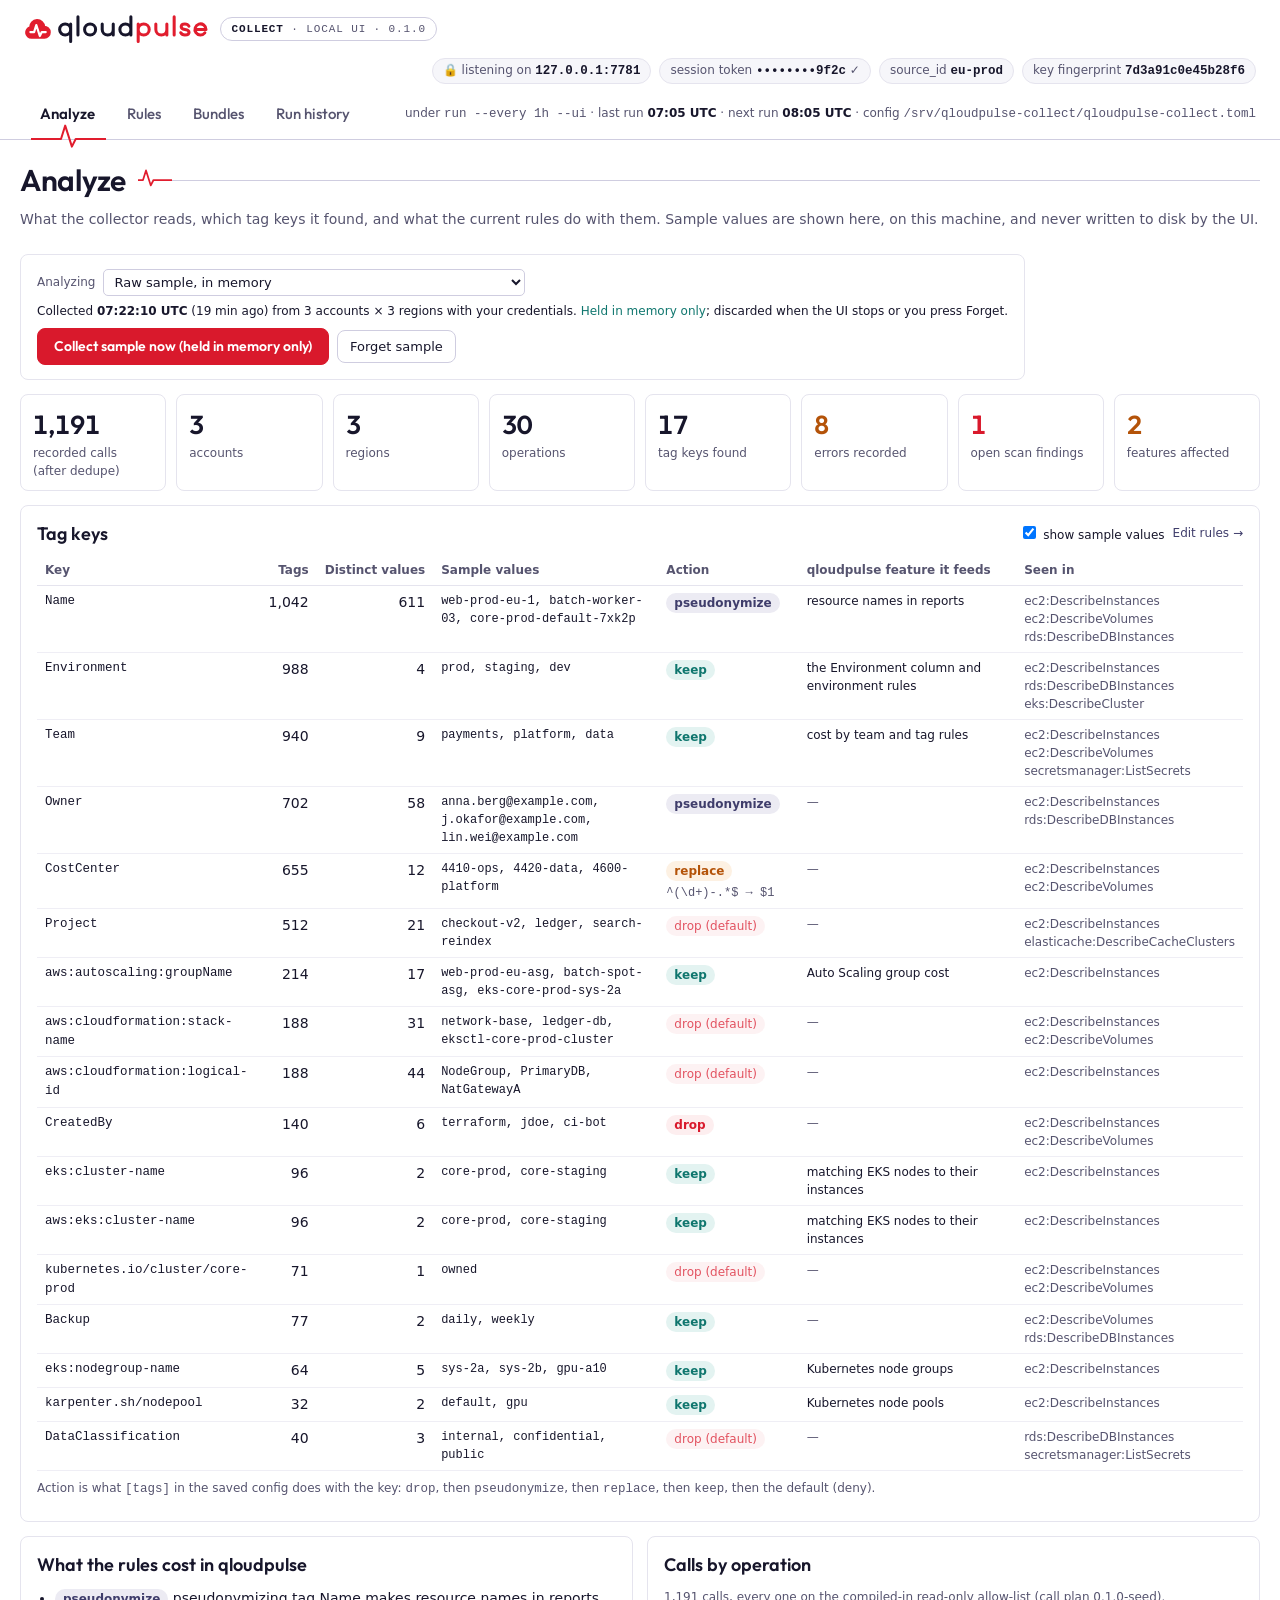
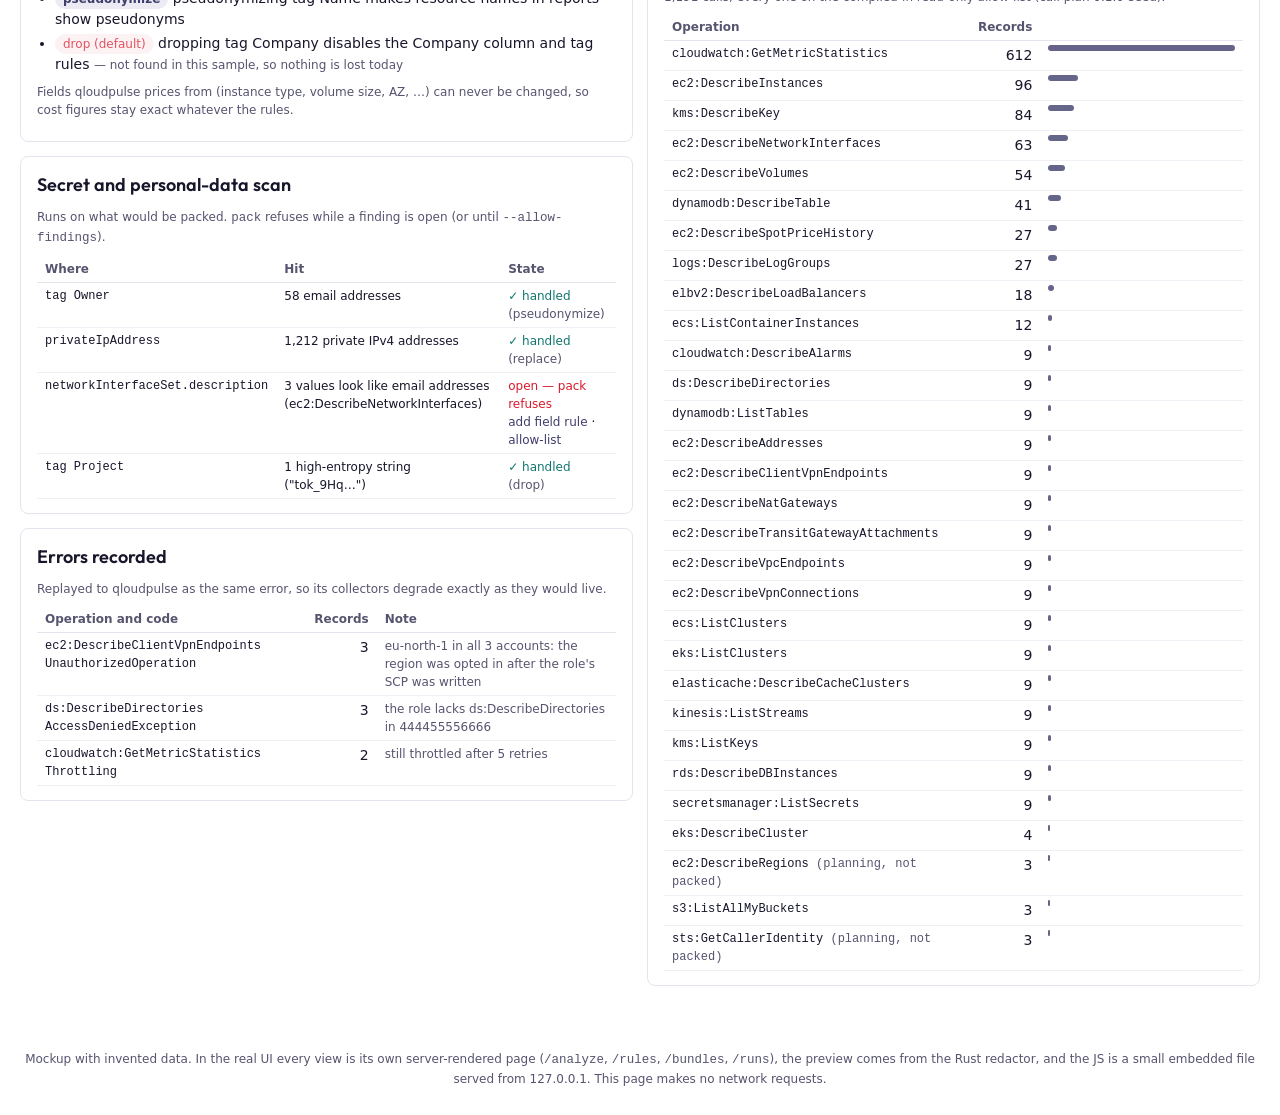
==== commit cac01e8a: "collect: qloudpulse brand on the local UI mockup The look the report tool already uses (docs/brand a" ====
--- a/collect/ui-mockup/index.html
+++ b/collect/ui-mockup/index.html
@@ -4,46 +4,79 @@
 <meta charset="utf-8">
 <meta name="viewport" content="width=device-width, initial-scale=1">
 <!-- The mockup holds itself to the real UI's promise: nothing loads from anywhere, nothing is fetched. -->
-<meta http-equiv="Content-Security-Policy" content="default-src 'none'; style-src 'unsafe-inline'; script-src 'unsafe-inline'; img-src data:; connect-src 'none'; form-action 'none'; base-uri 'none'">
+<meta http-equiv="Content-Security-Policy" content="default-src 'none'; style-src 'unsafe-inline'; script-src 'unsafe-inline'; img-src data:; font-src data:; connect-src 'none'; form-action 'none'; base-uri 'none'">
 <title>qloudpulse-collect · local UI (mockup)</title>
+<link rel="icon" href="data:image/svg+xml,%3Csvg xmlns=%22http://www.w3.org/2000/svg%22 viewBox=%220 0 128 128%22%3E%3Cmask id=%22m%22 maskUnits=%22userSpaceOnUse%22 x=%220%22 y=%220%22 width=%22128%22 height=%22128%22%3E%3Crect width=%22128%22 height=%22128%22 fill=%22%23fff%22/%3E%3Cpath fill=%22none%22 stroke-width=%2213%22 stroke-linecap=%22round%22 stroke-linejoin=%22round%22 stroke=%22%23000%22 d=%22M27 78H40L52 46L75 98L85 78H101%22/%3E%3C/mask%3E%3Cg mask=%22url%28%23m%29%22%3E%3Cpath fill=%22%23E11D2E%22 stroke=%22%23E11D2E%22 stroke-width=%2210%22 stroke-linejoin=%22round%22 d=%22M34 104A24 24 0 0 1 28.01 56.76A32 32 0 0 1 91.94 54.02A25 25 0 0 1 93 104Z%22/%3E%3C/g%3E%3C/svg%3E">
 <style>
+/* Outfit (SIL Open Font License 1.1), embedded like every asset of the real UI. Headings and large figures only;
+   tables keep the system font, whose digits line up. */
+@font-face { font-family: "Outfit"; font-style: normal; font-weight: 100 900; font-display: swap;
+  src: url("[data-uri]") format("woff2"); }
+
+/* qloudpulse's tokens, as the report tool uses them (styles.css + brand.css): white and ink, red as the one signal. */
 :root {
-  --bg: #f6f6f4; --panel: #ffffff; --fg: #1c1e21; --muted: #676d74; --line: #e2e2de; --line2: #eeeeea;
-  --accent: #2b63d1; --accent-bg: #e8effc; --ok: #1d7f47; --ok-bg: #e3f4ea; --warn: #9a5c00; --warn-bg: #fdf1dc;
-  --bad: #b8312f; --bad-bg: #fbe6e5; --code: #f3f3ef; --chg: #fff1c9; --drop: #fbe3e2; --add: #e3f4ea;
+  color-scheme: light;
+  --bg: #ffffff; --panel: #ffffff; --surface: #f6f6fa; --fg: #17162b; --muted: #56546f; --faint: #807e98;
+  --line: #e5e4ee; --line2: #efeef5; --line-strong: #cfcde0;
+  --accent: #d9192c; --accent-ink: #ffffff; --accent-soft: #fdeeef;
+  --link: #3f3d6b; --sel: #ecebf3; --trend: #3f3d6b; --ps: #3f3d6b; --ps-bg: #ecebf3;
+  --ok: #0f766e; --ok-bg: #e3f3f1; --warn: #b45309; --warn-bg: #fdf1e3; --bad: #d9192c; --bad-bg: #fdeeef;
+  --code: #f6f6fa; --chg: #fdf1d8; --drop: #fdeeef; --add: #e3f3f1;
+  --logo-red: #e11d2e; --logo-ink: #17162b;
   --mono: ui-monospace, "SF Mono", SFMono-Regular, Menlo, Consolas, monospace;
+  --display: "Outfit", system-ui, -apple-system, "Segoe UI", sans-serif;
+  --pulse-nav: url("data:image/svg+xml,%3Csvg xmlns='http://www.w3.org/2000/svg' viewBox='0 0 75 24'%3E%3Cpath fill='none' stroke='%23E11D2E' stroke-width='2' stroke-linecap='round' stroke-linejoin='round' d='M0 15H30L34.2 1.6L40.9 22.6L44.7 15H75'/%3E%3C/svg%3E");
+  --pulse-rule: url("data:image/svg+xml,%3Csvg xmlns='http://www.w3.org/2000/svg' viewBox='0 0 34 30'%3E%3Cpath fill='none' stroke='%23E11D2E' stroke-width='1.75' stroke-linecap='round' stroke-linejoin='round' d='M0 15H5L8 5.4L12.8 20.4L15.5 15H34'/%3E%3C/svg%3E");
 }
 @media (prefers-color-scheme: dark) {
   :root {
-    --bg: #15171a; --panel: #1d2024; --fg: #e5e5e2; --muted: #9aa0a7; --line: #2f3338; --line2: #262a2f;
-    --accent: #7ba5ff; --accent-bg: #1f2a40; --ok: #5cc98a; --ok-bg: #18301f; --warn: #e6a94a; --warn-bg: #352a14;
-    --bad: #ff8380; --bad-bg: #3a1d1d; --code: #181b1e; --chg: #3a3016; --drop: #3d2023; --add: #18301f;
+    color-scheme: dark;
+    --bg: #11111b; --panel: #151522; --surface: #1a1a28; --fg: #eceaf7; --muted: #b0aecb; --faint: #8a88a6;
+    --line: #2a2a3d; --line2: #222233; --line-strong: #3a3a52;
+    --accent: #ff4d57; --accent-ink: #11111b; --accent-soft: #3a1a22;
+    --link: #a9a8e0; --sel: #1e1e30; --trend: #a9a8e0; --ps: #a9a8e0; --ps-bg: #27244a;
+    --ok: #4fd1c5; --ok-bg: #12302e; --warn: #f5b14c; --warn-bg: #33261a; --bad: #ff4d57; --bad-bg: #3a1a22;
+    --code: #1a1a28; --chg: #3a2e17; --drop: #3a1a22; --add: #12302e;
+    --logo-red: #ff4d57; --logo-ink: #eceaf7;
+    --pulse-nav: url("data:image/svg+xml,%3Csvg xmlns='http://www.w3.org/2000/svg' viewBox='0 0 75 24'%3E%3Cpath fill='none' stroke='%23FF4D57' stroke-width='2' stroke-linecap='round' stroke-linejoin='round' d='M0 15H30L34.2 1.6L40.9 22.6L44.7 15H75'/%3E%3C/svg%3E");
+    --pulse-rule: url("data:image/svg+xml,%3Csvg xmlns='http://www.w3.org/2000/svg' viewBox='0 0 34 30'%3E%3Cpath fill='none' stroke='%23FF4D57' stroke-width='1.75' stroke-linecap='round' stroke-linejoin='round' d='M0 15H5L8 5.4L12.8 20.4L15.5 15H34'/%3E%3C/svg%3E");
   }
 }
 * { box-sizing: border-box; }
-html, body { margin: 0; background: var(--bg); color: var(--fg); font: 14px/1.45 system-ui, -apple-system, "Segoe UI", sans-serif; }
-a { color: var(--accent); text-decoration: none; }
+html, body { margin: 0; background: var(--bg); color: var(--fg); font: 14px/1.5 ui-sans-serif, system-ui, -apple-system, "Segoe UI", Roboto, "Helvetica Neue", Arial, sans-serif; -webkit-font-smoothing: antialiased; }
+:focus-visible { outline: 2px solid var(--accent); outline-offset: 2px; }
+td, .card .n { font-variant-numeric: tabular-nums; }
+a { color: var(--link); text-decoration: none; }
 a:hover { text-decoration: underline; }
 code, pre, .mono { font-family: var(--mono); font-size: 12.5px; }
-h1 { font-size: 20px; margin: 0 0 4px; }
-h2 { font-size: 15px; margin: 0 0 10px; }
-h3 { font-size: 13px; margin: 14px 0 6px; text-transform: uppercase; letter-spacing: .04em; color: var(--muted); }
+h1 { font-family: var(--display); font-size: 30px; font-weight: 600; letter-spacing: -.01em; margin: 0 0 6px; display: flex; align-items: center; gap: 12px; }
+/* A heartbeat where the heading's rule starts, as on the report pages. */
+.headline h1::after { content: ""; flex: 1; min-width: 40px; height: 30px; background: var(--pulse-rule) left center / 34px 30px no-repeat, linear-gradient(var(--line-strong), var(--line-strong)) 34px center / calc(100% - 34px) 1px no-repeat; }
+h2 { font-family: var(--display); font-size: 18px; font-weight: 600; margin: 0 0 10px; }
+h3 { font-family: var(--mono); font-weight: 500; font-size: 11px; margin: 16px 0 6px; text-transform: uppercase; letter-spacing: .08em; color: var(--faint); }
 p { margin: 0 0 8px; }
 .muted { color: var(--muted); }
 .small { font-size: 12px; }
 
-header.top { background: var(--panel); border-bottom: 1px solid var(--line); }
-.top .row1 { display: flex; align-items: center; gap: 14px; padding: 10px 20px; flex-wrap: wrap; }
-.brand { font-weight: 650; font-size: 15px; letter-spacing: -.01em; }
-.brand small { font-weight: 400; color: var(--muted); margin-left: 6px; }
+header.top { background: var(--bg); position: relative; }
+header.top::after { content: ""; position: absolute; left: 0; right: 0; bottom: 0; height: 1px; background: var(--line-strong); }
+.top .row1 { display: flex; align-items: center; gap: 14px; padding: 14px 24px 4px; flex-wrap: wrap; }
+.brand { display: flex; align-items: center; gap: 12px; }
+.brand svg { display: block; height: 30px; width: auto; }
+.brand .qp-red { stroke: var(--logo-red); } .brand .qp-red-fill { fill: var(--logo-red); stroke: var(--logo-red); } .brand .qp-ink { stroke: var(--logo-ink); }
+.badge { font-family: var(--mono); font-size: 11px; letter-spacing: .08em; text-transform: uppercase; border: 1px solid var(--line-strong); color: var(--muted); border-radius: 999px; padding: 3px 10px; white-space: nowrap; }
+.badge b { color: var(--fg); font-weight: 600; }
 .chips { display: flex; gap: 8px; flex-wrap: wrap; margin-left: auto; }
-.chip { border: 1px solid var(--line); border-radius: 999px; padding: 2px 10px; font-size: 12px; white-space: nowrap; background: var(--bg); }
-.chip b { font-weight: 600; }
+.chip { border: 1px solid var(--line); border-radius: 999px; padding: 2px 10px; font-size: 12px; white-space: nowrap; background: var(--surface); color: var(--muted); }
+.chip b { font-weight: 600; color: var(--fg); }
 .chip.lock::before { content: "🔒 "; }
-.top .row2 { display: flex; align-items: stretch; padding: 0 20px; gap: 2px; border-top: 1px solid var(--line2); flex-wrap: wrap; }
-nav a { display: inline-block; padding: 9px 14px; color: var(--muted); border-bottom: 2px solid transparent; font-weight: 500; }
+.top .row2 { display: flex; align-items: stretch; padding: 0 24px; gap: 0 4px; flex-wrap: wrap; }
+nav { display: flex; }
+nav a { position: relative; display: inline-flex; align-items: center; min-height: 52px; padding: 0 16px; color: var(--muted); font-family: var(--display); font-size: 15px; font-weight: 500; }
 nav a:hover { color: var(--fg); text-decoration: none; }
-nav a.on { color: var(--fg); border-bottom-color: var(--accent); }
+nav a.on { color: var(--fg); font-weight: 600; }
+/* The heartbeat under the current view; its flat line sits on the top bar's line. */
+nav a.on::after { content: ""; position: absolute; z-index: 1; left: 50%; bottom: -8.5px; width: 75px; height: 24px; margin-left: -37px; background: var(--pulse-nav) center / contain no-repeat; pointer-events: none; }
 .runstate { margin-left: auto; align-self: center; font-size: 12px; color: var(--muted); }
 .runstate b { color: var(--fg); }
 
@@ -59,7 +92,7 @@
 
 .cards { display: grid; grid-template-columns: repeat(auto-fill, minmax(140px, 1fr)); gap: 10px; margin-bottom: 14px; }
 .card { background: var(--panel); border: 1px solid var(--line); border-radius: 8px; padding: 10px 12px; }
-.card .n { font-size: 22px; font-weight: 600; font-variant-numeric: tabular-nums; }
+.card .n { font-family: var(--display); font-size: 26px; font-weight: 600; font-variant-numeric: tabular-nums; }
 .card .l { font-size: 12px; color: var(--muted); }
 .card.warn .n { color: var(--warn); }
 .card.bad .n { color: var(--bad); }
@@ -69,38 +102,38 @@
 th { font-size: 12px; color: var(--muted); font-weight: 600; border-bottom-color: var(--line); white-space: nowrap; }
 td.num, th.num { text-align: right; font-variant-numeric: tabular-nums; }
 tr.click { cursor: pointer; }
-tr.click:hover td { background: var(--accent-bg); }
-tr.sel td { background: var(--accent-bg); }
+tr.click:hover td { background: var(--surface); }
+tr.sel td { background: var(--sel); }
 .scroll { overflow-x: auto; }
 
 .pill { display: inline-block; padding: 0 8px; border-radius: 999px; font-size: 12px; font-weight: 600; line-height: 20px; white-space: nowrap; }
 .p-keep { background: var(--ok-bg); color: var(--ok); }
 .p-drop { background: var(--bad-bg); color: var(--bad); }
-.p-pseudonymize { background: var(--accent-bg); color: var(--accent); }
+.p-pseudonymize { background: var(--ps-bg); color: var(--ps); }
 .p-replace { background: var(--warn-bg); color: var(--warn); }
 .p-default { opacity: .75; font-weight: 500; }
 .ok { color: var(--ok); } .bad { color: var(--bad); } .warn { color: var(--warn); }
 .st { font-weight: 600; white-space: nowrap; }
 
-button, .btn { font: inherit; font-size: 13px; padding: 6px 12px; border-radius: 6px; border: 1px solid var(--line); background: var(--panel); color: var(--fg); cursor: pointer; }
+button, .btn { font: inherit; font-size: 13px; padding: 6px 12px; border-radius: 8px; border: 1px solid var(--line-strong); background: var(--panel); color: var(--fg); cursor: pointer; }
 button:hover { border-color: var(--muted); }
-button.primary { background: var(--accent); border-color: var(--accent); color: #fff; }
+button.primary { background: var(--accent); border-color: var(--accent); color: var(--accent-ink); font-family: var(--display); font-weight: 600; font-size: 14px; border-radius: 8px; padding: 7px 16px; }
 button.primary:hover { filter: brightness(1.08); }
 button:disabled { opacity: .5; cursor: not-allowed; }
-button.link { border: none; background: none; color: var(--accent); padding: 0; }
-input[type=text], select { font: inherit; font-size: 13px; padding: 4px 6px; border: 1px solid var(--line); border-radius: 5px; background: var(--bg); color: var(--fg); }
+button.link { border: none; background: none; color: var(--link); padding: 0; }
+input[type=text], select { font: inherit; font-size: 13px; padding: 4px 6px; border: 1px solid var(--line-strong); border-radius: 5px; background: var(--bg); color: var(--fg); }
 input[type=text].mono { font-family: var(--mono); font-size: 12.5px; }
 input.err { border-color: var(--bad); }
 
-.note { border-left: 3px solid var(--line); padding: 6px 10px; background: var(--bg); border-radius: 0 6px 6px 0; margin: 8px 0; font-size: 13px; }
-.note.info { border-left-color: var(--accent); }
+.note { border-left: 3px solid var(--line-strong); padding: 6px 10px; background: var(--surface); border-radius: 0 6px 6px 0; margin: 8px 0; font-size: 13px; }
+.note.info { border-left-color: var(--trend); }
 .note.warn { border-left-color: var(--warn); background: var(--warn-bg); }
 .note.bad { border-left-color: var(--bad); background: var(--bad-bg); }
 .note.ok { border-left-color: var(--ok); background: var(--ok-bg); }
 ul.plain { margin: 0; padding-left: 18px; }
 ul.plain li { margin: 3px 0; }
 
-.bar { height: 6px; background: var(--accent); border-radius: 3px; opacity: .55; min-width: 2px; }
+.bar { height: 6px; background: var(--trend); border-radius: 3px; opacity: .8; min-width: 2px; }
 .kv { display: grid; grid-template-columns: max-content 1fr; gap: 4px 14px; font-size: 13px; }
 .kv dt { color: var(--muted); }
 .kv dd { margin: 0; word-break: break-all; }
@@ -126,7 +159,7 @@
 .errtext { color: var(--bad); font-size: 12px; }
 .dirty { color: var(--warn); font-weight: 600; font-size: 12px; }
 .tabs { display: flex; gap: 6px; margin-bottom: 10px; flex-wrap: wrap; }
-.tabs button.on { background: var(--accent-bg); border-color: var(--accent); color: var(--accent); }
+.tabs button.on { background: var(--sel); border-color: var(--trend); color: var(--fg); }
 .toolbar { display: flex; gap: 8px; align-items: center; flex-wrap: wrap; }
 .spacer { flex: 1; }
 .spinner { display: inline-block; width: 12px; height: 12px; border: 2px solid var(--line); border-top-color: var(--accent); border-radius: 50%; animation: spin .8s linear infinite; vertical-align: -2px; }
@@ -145,7 +178,7 @@
 
 <header class="top">
   <div class="row1">
-    <div class="brand">qloudpulse-collect <small>0.1.0 · local UI</small></div>
+    <div class="brand"><svg viewBox="0 0 789.56 128.41" role="img" aria-label="qloudpulse"><title>qloudpulse</title><g transform="translate(0 4) scale(0.94)"><mask id="qp-pulse" maskUnits="userSpaceOnUse" x="0" y="0" width="128" height="128"><rect width="128" height="128" fill="#fff"/><path fill="none" stroke-width="10" stroke-linecap="round" stroke-linejoin="round" stroke="#000" d="M29 78H46L56 46L72 96L81 78H99"/></mask><g mask="url(#qp-pulse)"><path class="qp-red-fill" stroke-width="10" stroke-linejoin="round" d="M34 104A24 24 0 0 1 28.01 56.76A32 32 0 0 1 91.94 54.02A25 25 0 0 1 93 104Z"/></g></g><g transform="translate(152.49 42.4) scale(1.18)"><g fill="none" stroke-width="11" stroke-linecap="round" stroke-linejoin="round"><path class="qp-ink" d="M0 20A20 20 0 1 1 40 20A20 20 0 1 1 0 20M40 0V64M66.5 -26V40M90.5 20A20 20 0 1 1 130.5 20A20 20 0 1 1 90.5 20M154.5 0V20A20 20 0 0 0 194.5 20M194.5 0V40M218.5 20A20 20 0 1 1 258.5 20A20 20 0 1 1 218.5 20M258.5 -26V40"/><path class="qp-red" d="M285 20A20 20 0 1 1 325 20A20 20 0 1 1 285 20M285 0V64M349 0V20A20 20 0 0 0 389 20M389 0V40M415.5 -26V40M469 8C466 2.5 460.5 0 454.5 0C446.5 0 441 3.5 441 10C441 17 447.5 19 454.5 20C462.5 21 469.5 23 469.5 30C469.5 36.5 463 40 454.5 40C447.5 40 442 37 439.5 32M491 20H531A20 20 0 1 0 526.76 32.31"/></g></g></svg><span class="badge"><b>collect</b> · local UI · 0.1.0</span></div>
     <div class="chips">
       <span class="chip lock" title="The UI binds 127.0.0.1 only. The Host header is checked against DNS rebinding.">listening on <b class="mono">127.0.0.1:7781</b></span>
       <span class="chip" title="The token printed at startup. Without it every page answers 401.">session token <b class="mono">••••••••9f2c</b> ✓</span>
@@ -750,7 +783,7 @@
     if (act.a === "replace") {
       const ri = t.replace.indexOf(act.r);
       const bad = act.r.pattern && !safeRegex(act.r.pattern);
-      details = `<input type="text" class="mono${bad ? " err" : ""}" data-rp="${ri}" value="${esc(act.r.pattern)}" placeholder="pattern (whole value if empty)" style="width:130px"> → <input type="text" class="mono" data-rw="${ri}" value="${esc(act.r.with)}" placeholder="with" style="width:80px">`;
+      details = `<input type="text" class="mono${bad ? " err" : ""}" data-rp="${ri}" value="${esc(act.r.pattern)}" placeholder="pattern (whole value if empty)" style="width:105px"> → <input type="text" class="mono" data-rw="${ri}" value="${esc(act.r.with)}" placeholder="with" style="width:60px">`;
     }
     let cost = "";
     if (FEATURE_TAGS[k]) {
